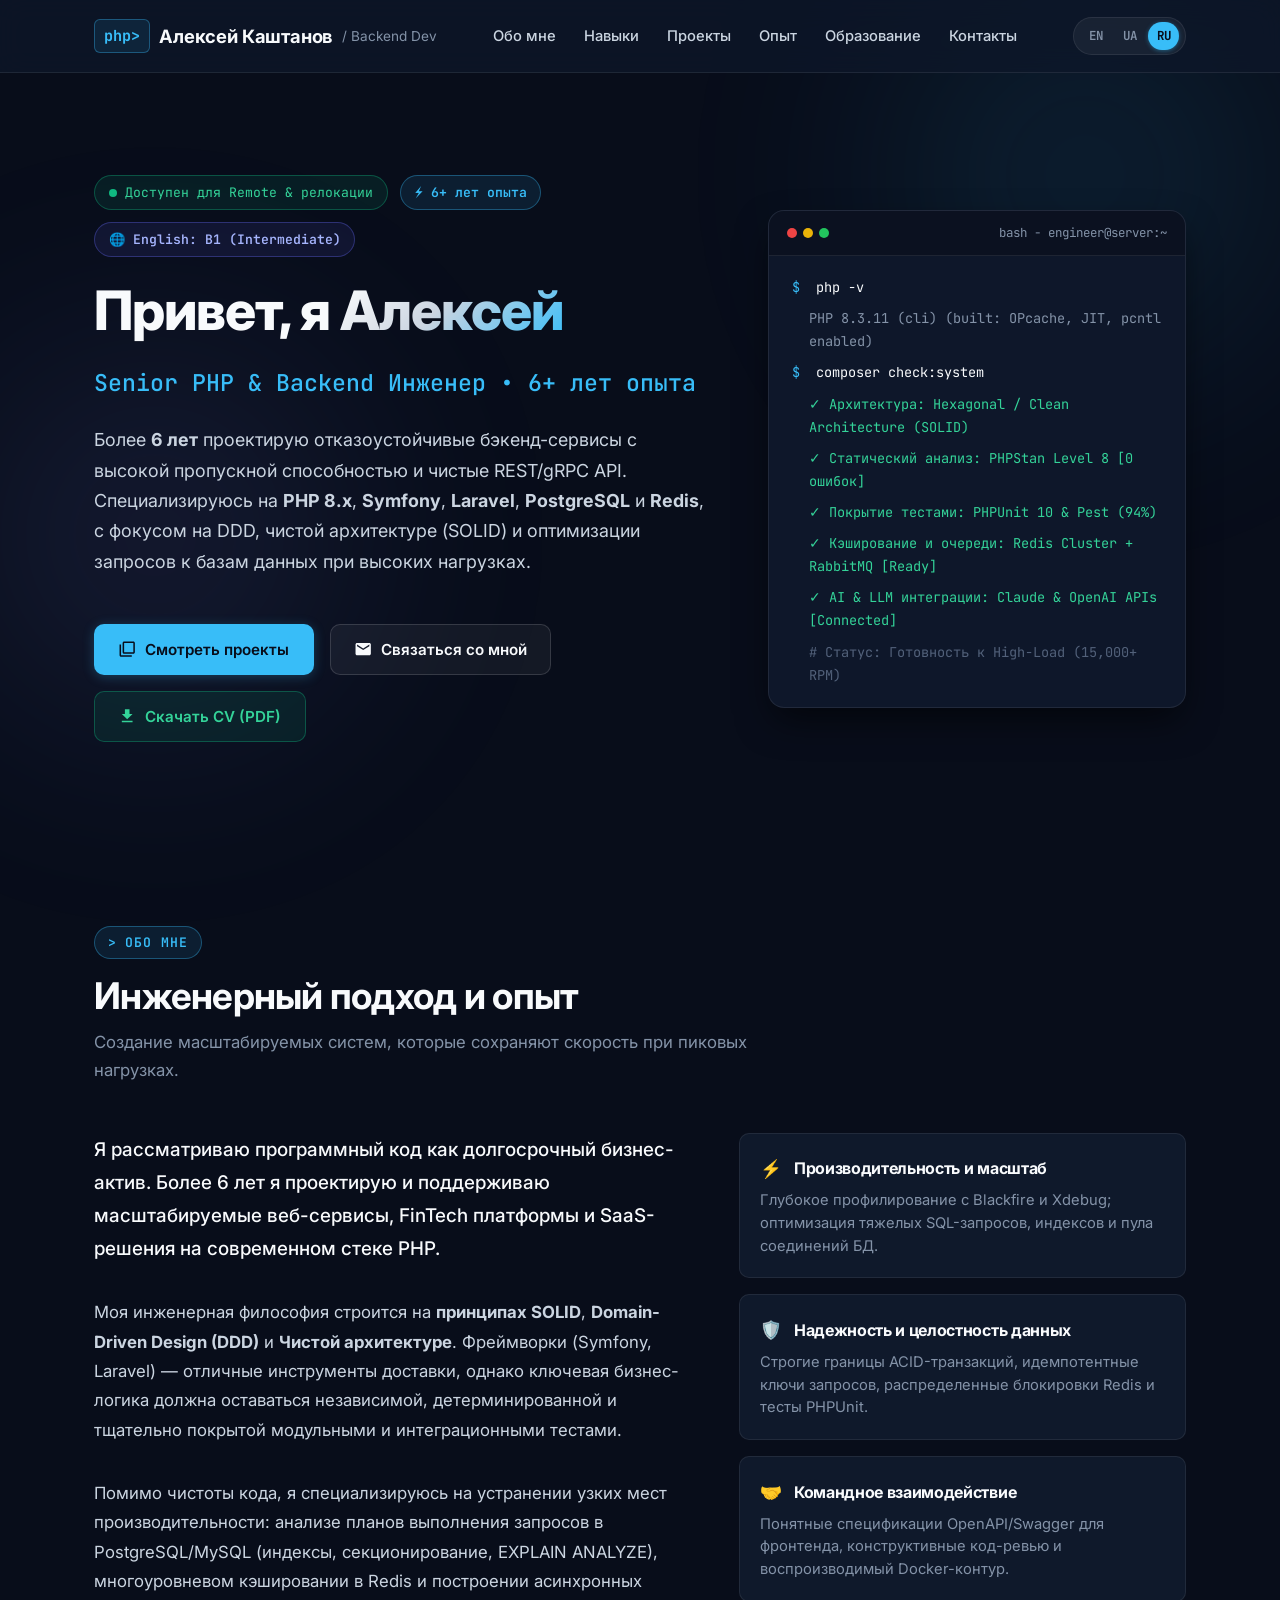
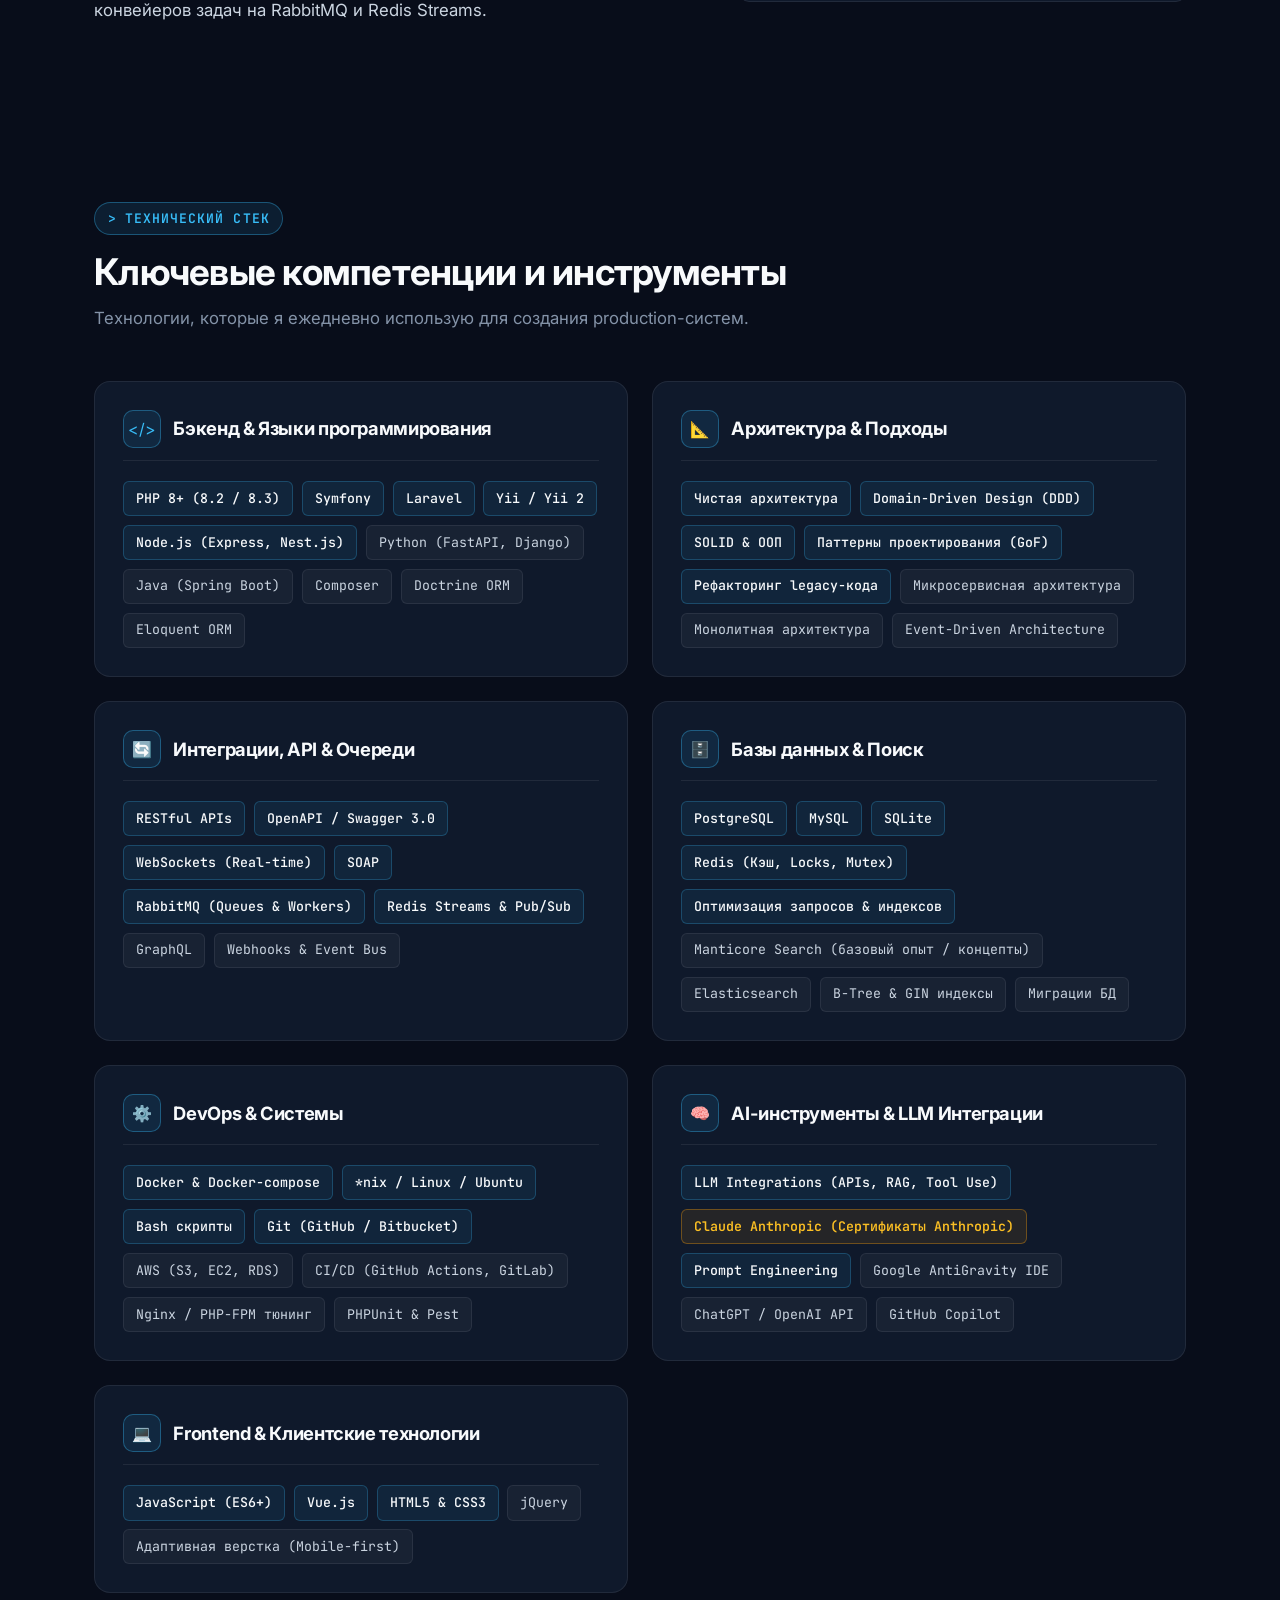
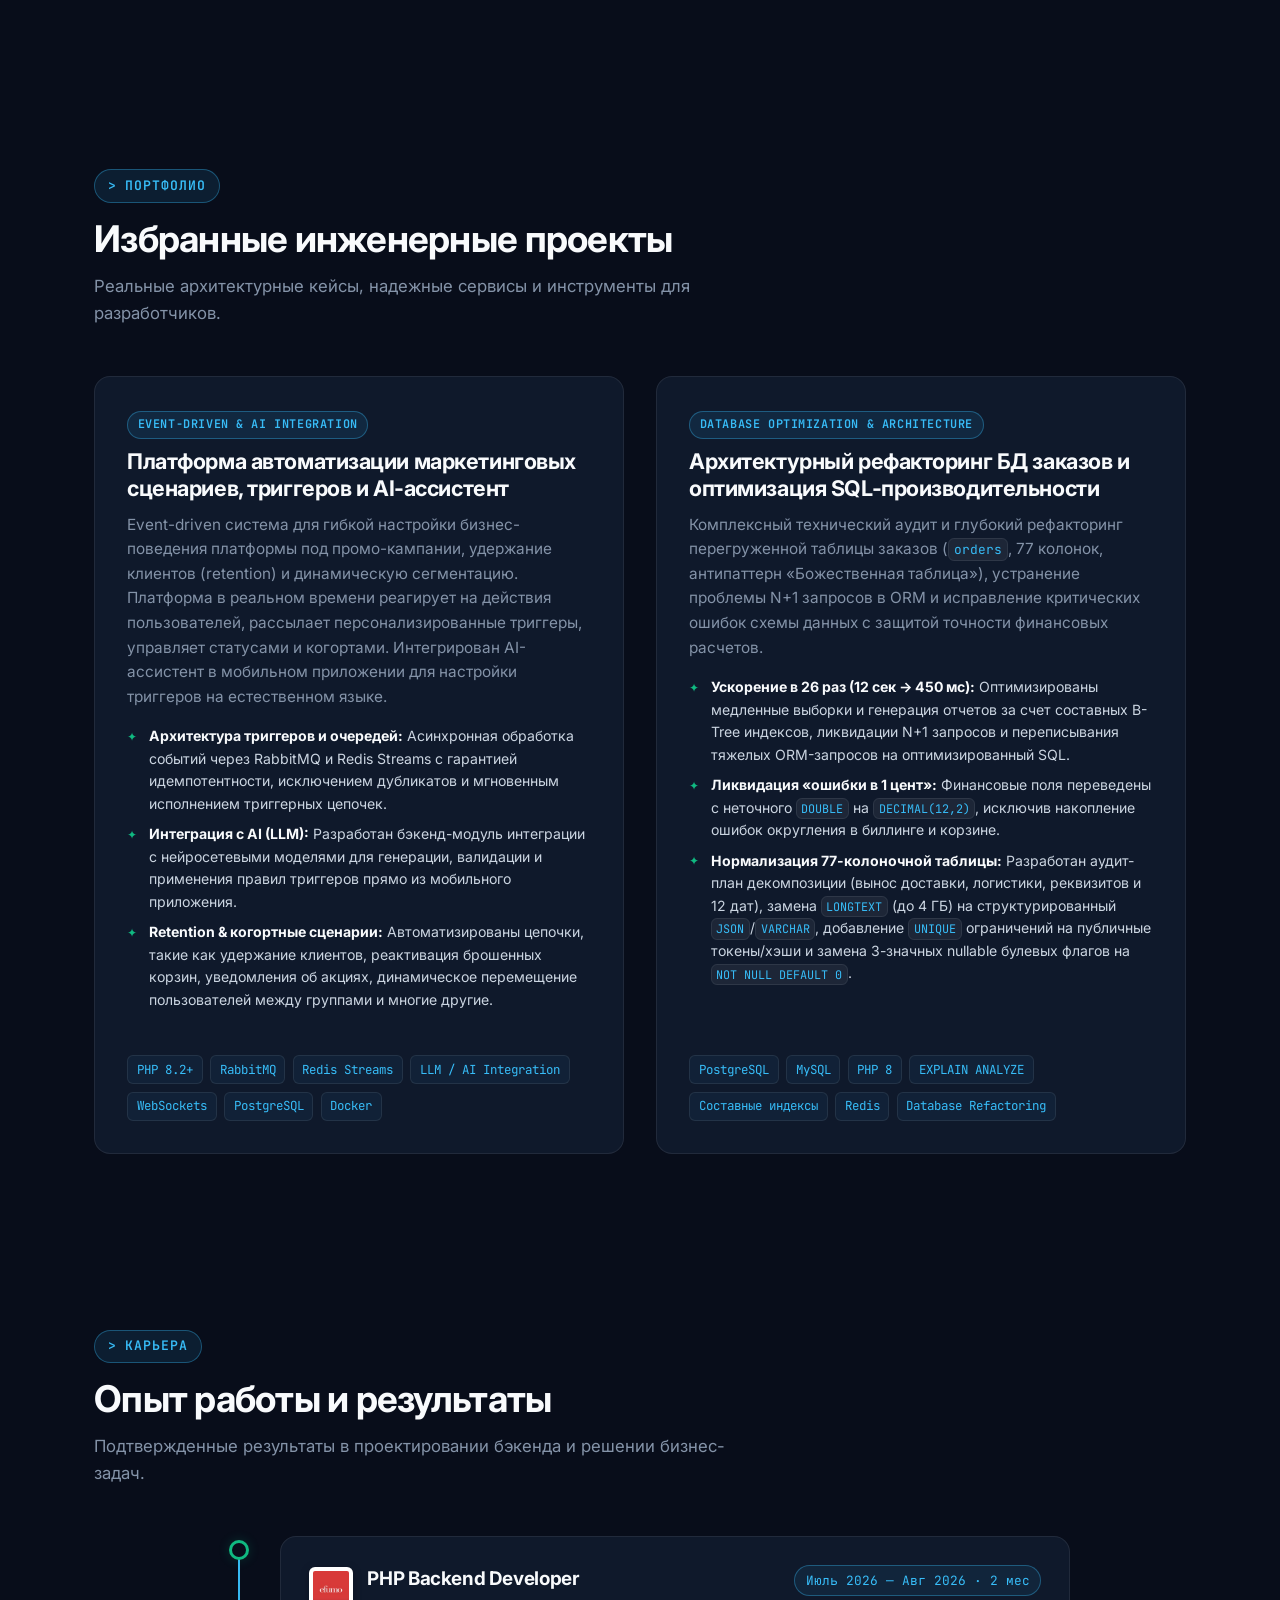
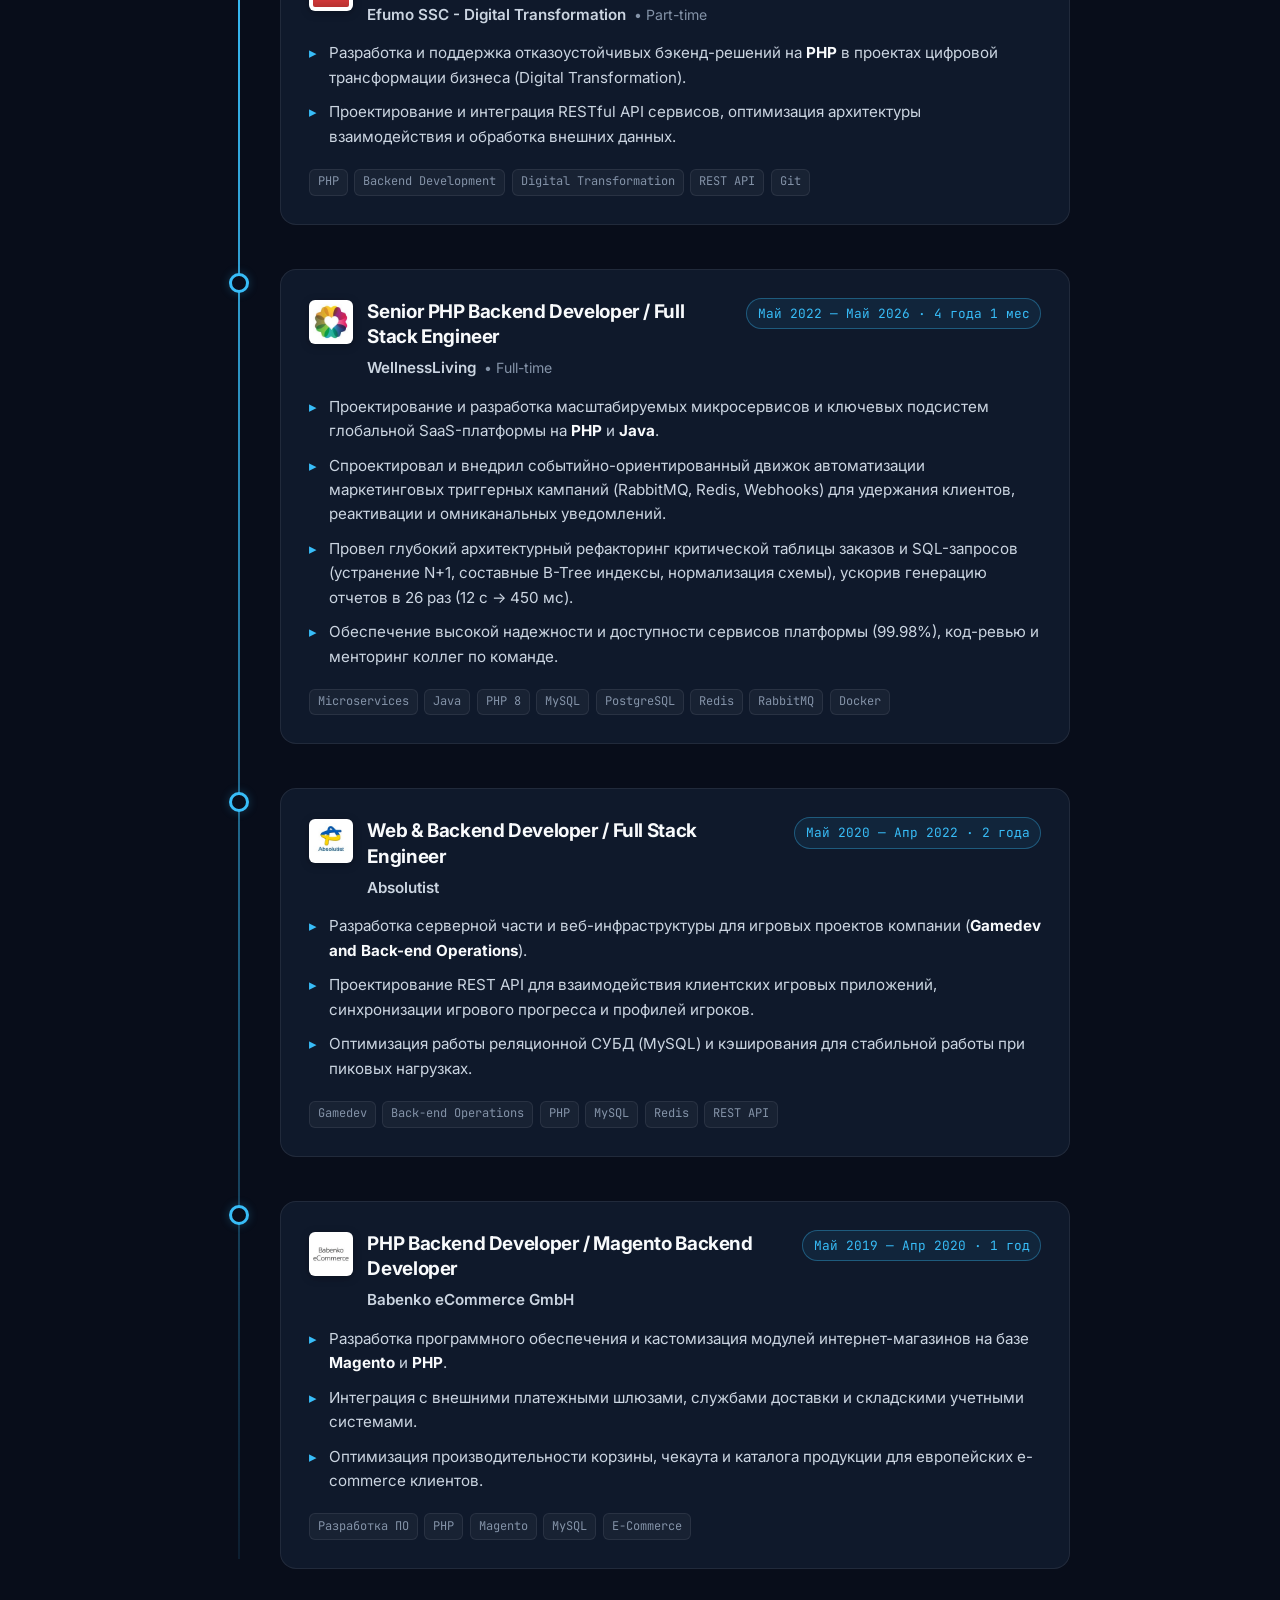
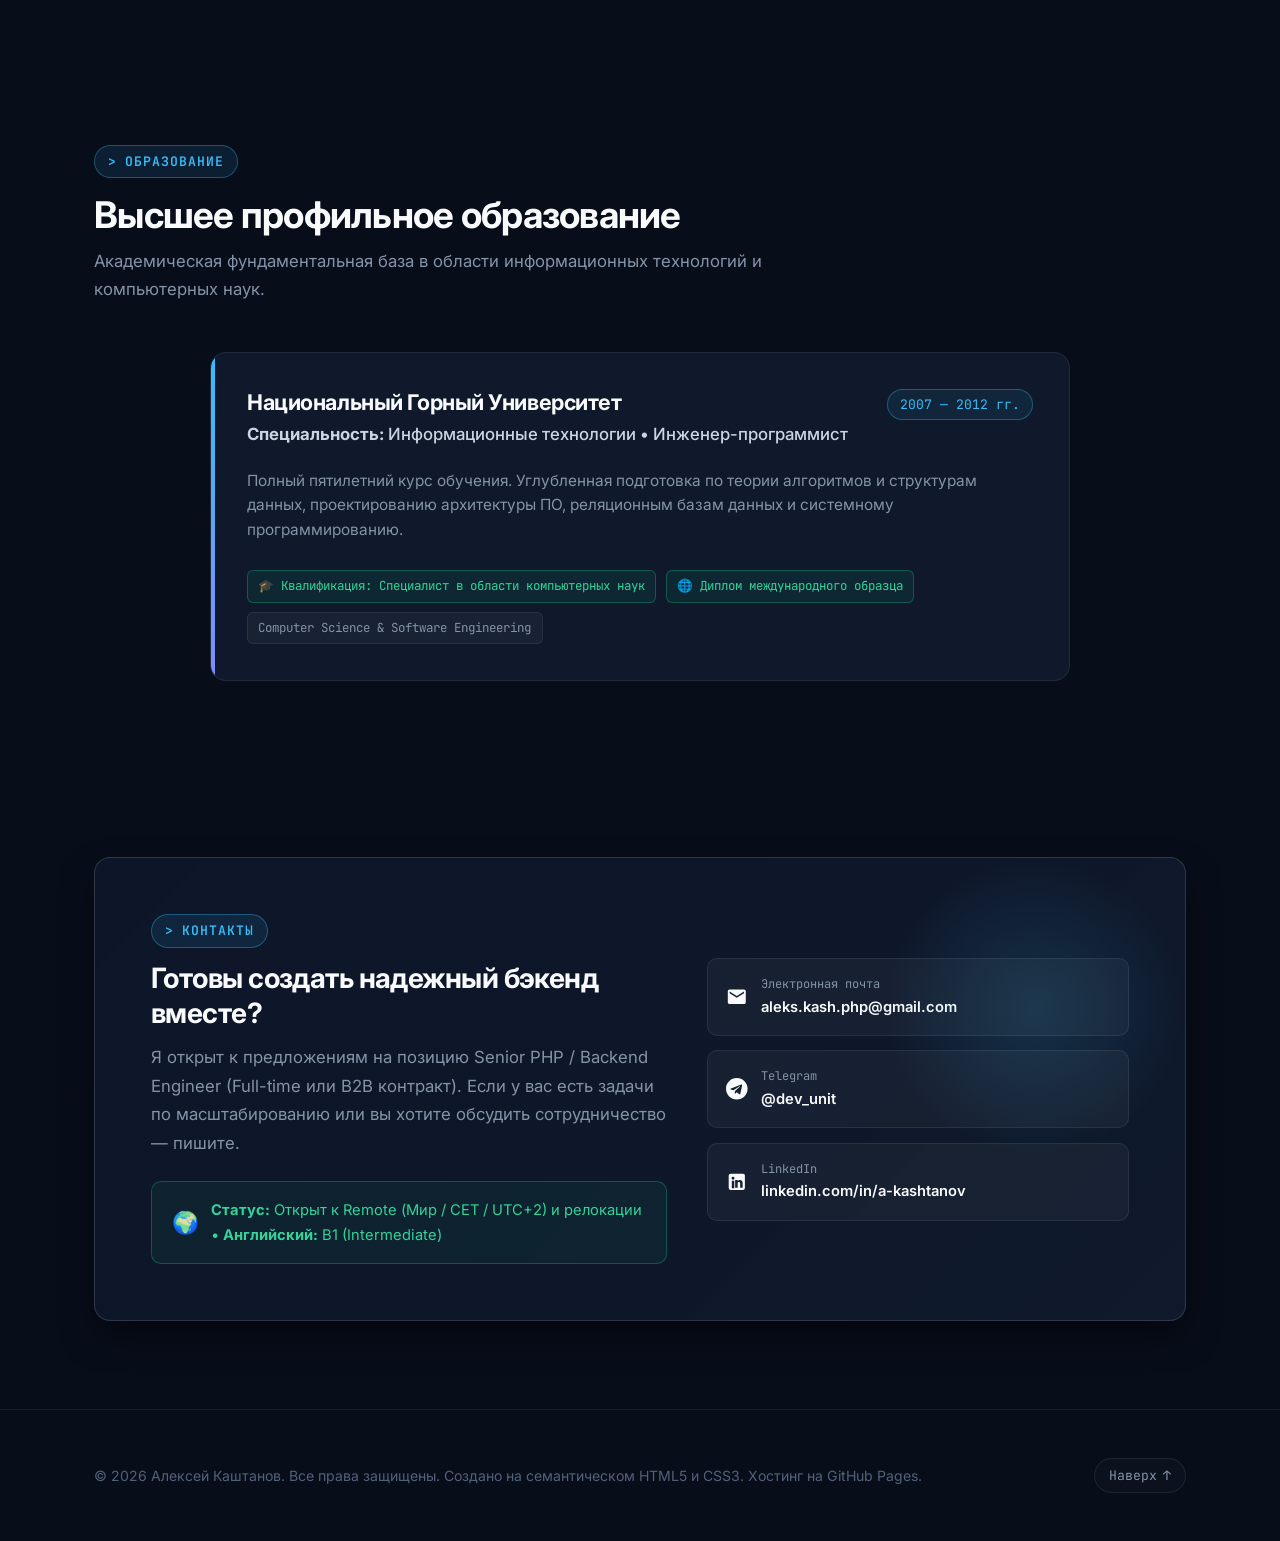
==== ru/index.html @ 1e9efd03 "feat: generate 1-page executive CV PDFs for EN, RU, UA and wire download buttons" ====
<!DOCTYPE html>
<html lang="ru">
<head>
  <meta charset="UTF-8">
  <meta name="viewport" content="width=device-width, initial-scale=1.0">
  <meta http-equiv="X-UA-Compatible" content="ie=edge">

  <!-- SEO & Primary Meta Tags -->
  <title>Алексей Каштанов | Senior PHP &amp; Backend Developer | Портфолио и резюме</title>
  <meta name="title" content="Алексей Каштанов | Senior PHP &amp; Backend Developer | Портфолио и резюме">
  <meta name="description" content="Senior PHP / Backend разработчик с 6+ годами опыта проектирования микросервисов, высоконагруженных RESTful API и архитектуры баз данных на PHP 8+, Symfony, Laravel, PostgreSQL и Redis.">
  <meta name="keywords" content="PHP Developer, Backend Developer, Symfony, Laravel, PHP 8, PostgreSQL, Redis, Docker, Microservices, REST API, Clean Architecture, SOLID">
  <meta name="author" content="Алексей Каштанов">
  <meta name="robots" content="index, follow">

  <!-- Open Graph / Social Sharing -->
  <meta property="og:type" content="website">
  <meta property="og:url" content="https://aleks-kash.github.io/portfolio/ru/">
  <meta property="og:title" content="Алексей Каштанов | Senior PHP &amp; Backend Developer">
  <meta property="og:description" content="Бэкенд-проекты, архитектура масштабируемых систем и достижения на PHP 8, Symfony, Laravel, PostgreSQL и Redis.">

  <!-- Inline SVG Tech Favicon -->
  <link rel="icon" href="data:image/svg+xml,<svg xmlns='http://www.w3.org/2000/svg' viewBox='0 0 32 32'><rect width='32' height='32' rx='8' fill='%23080d1a'/><text x='50%' y='58%' dominant-baseline='middle' text-anchor='middle' fill='%2338bdf8' font-family='monospace' font-weight='bold' font-size='18'>&gt;_</text></svg>">

  <!-- Shared Stylesheet -->
  <link rel="stylesheet" href="../css/style.css">

  <!-- Modern Font Preconnect -->
  <link rel="preconnect" href="https://fonts.googleapis.com">
  <link rel="preconnect" href="https://fonts.gstatic.com" crossorigin>
  <link href="https://fonts.googleapis.com/css2?family=Inter:wght@400;500;600;700;800&family=JetBrains+Mono:wght@400;500;600&display=swap" rel="stylesheet">
</head>
<body>

  <!-- =========================================================================
       1. Header & Navigation (Русская версия)
       ========================================================================= -->
  <header class="site-header" id="header" role="banner">
    <div class="container nav-container">

      <!-- Brand Logo / Prompt -->
      <a href="#hero" class="brand-logo" aria-label="Алексей Каштанов - Главная страница">
        <span class="brand-prompt">php&gt;</span>
        <span class="brand-text">Алексей Каштанов</span>
        <span class="brand-role">/ Backend Dev</span>
      </a>

      <!-- Pure CSS Mobile Toggle Checkbox -->
      <input type="checkbox" id="nav-toggle" class="nav-toggle-checkbox" aria-label="Открыть мобильное меню">

      <!-- Navigation Links -->
      <nav class="nav-menu" role="navigation" aria-label="Основная навигация">
        <a href="#about" class="nav-link">Обо мне</a>
        <a href="#skills" class="nav-link">Навыки</a>
        <a href="#projects" class="nav-link">Проекты</a>
        <a href="#experience" class="nav-link">Опыт</a>
        <a href="#education" class="nav-link">Образование</a>
        <a href="#contacts" class="nav-link">Контакты</a>
      </nav>

      <!-- Navigation Actions: Language Switcher & Hamburger Toggle -->
      <div class="nav-actions">
        <!-- Static Language Switcher -->
        <div class="lang-switcher" aria-label="Выбор языка">
          <a href="../index.html" class="lang-btn" title="English">EN</a>
          <a href="../ua/index.html" class="lang-btn" title="Українська">UA</a>
          <a href="index.html" class="lang-btn active" aria-current="page" title="Русский">RU</a>
        </div>

        <!-- Mobile Hamburger Icon -->
        <label for="nav-toggle" class="nav-toggle-label" aria-label="Меню навигации">
          <span class="nav-toggle-bar"></span>
          <span class="nav-toggle-bar"></span>
          <span class="nav-toggle-bar"></span>
        </label>
      </div>

    </div>
  </header>

  <main id="main-content" role="main">

    <!-- =========================================================================
         2. Hero Section
         ========================================================================= -->
    <section class="section hero" id="hero" aria-labelledby="hero-title">
      <div class="container">
        <div class="hero-grid">

          <div class="hero-content">
            <!-- Badges: Availability, Experience & English Level -->
            <div class="hero-badges">
              <div class="status-badge" role="status">
                <span class="status-pulse" aria-hidden="true"></span>
                <span>Доступен для Remote &amp; релокации</span>
              </div>
              <div class="exp-badge">
                <span>⚡ 6+ лет опыта</span>
              </div>
              <div class="lang-level-badge">
                <span>🌐 English: B1 (Intermediate)</span>
              </div>
            </div>

            <!-- Hero Headline -->
            <h1 class="hero-title" id="hero-title">
              Привет, я <span class="gradient-text">Алексей</span>
            </h1>

            <div class="hero-subtitle">
              Senior PHP &amp; Backend Инженер &bull; 6+ лет опыта
            </div>

            <!-- Pitch -->
            <p class="hero-bio">
              Более <strong>6 лет</strong> проектирую отказоустойчивые бэкенд-сервисы с высокой пропускной способностью и чистые REST/gRPC API. Специализируюсь на <strong>PHP 8.x</strong>, <strong>Symfony</strong>, <strong>Laravel</strong>, <strong>PostgreSQL</strong> и <strong>Redis</strong>, с фокусом на DDD, чистой архитектуре (SOLID) и оптимизации запросов к базам данных при высоких нагрузках.
            </p>

            <!-- Call-to-Actions -->
            <div class="hero-cta">
              <a href="#projects" class="btn btn-primary" id="cta-view-projects">
                <svg viewBox="0 0 24 24" aria-hidden="true"><path d="M4 6H2v14c0 1.1.9 2 2 2h14v-2H4V6zm16-4H8c-1.1 0-2 .9-2 2v12c0 1.1.9 2 2 2h12c1.1 0 2-.9 2-2V4c0-1.1-.9-2-2-2zm0 14H8V4h12v12z"/></svg>
                Смотреть проекты
              </a>
              <a href="#contacts" class="btn btn-secondary" id="cta-contact-me">
                <svg viewBox="0 0 24 24" aria-hidden="true"><path d="M20 4H4c-1.1 0-1.99.9-1.99 2L2 18c0 1.1.9 2 2 2h16c1.1 0 2-.9 2-2V6c0-1.1-.9-2-2-2zm0 4l-8 5-8-5V6l8 5 8-5v2z"/></svg>
                Связаться со мной
              </a>
              <a href="../assets/Oleksii_Kashtanov_PHP_Backend_Developer_CV_RU.pdf" class="btn btn-cv" id="cta-download-cv" download="Oleksii_Kashtanov_PHP_Backend_Developer_CV_RU.pdf" target="_blank" rel="noopener">
                <svg viewBox="0 0 24 24" aria-hidden="true"><path d="M19 9h-4V3H9v6H5l7 7 7-7zM5 18v2h14v-2H5z"/></svg>
                Скачать CV (PDF)
              </a>
            </div>
          </div>

          <!-- Terminal Card -->
          <aside class="hero-card" aria-label="Backend Stack Terminal Preview">
            <div class="card-header-bar">
              <div class="terminal-dots" aria-hidden="true">
                <span class="terminal-dot dot-red"></span>
                <span class="terminal-dot dot-yellow"></span>
                <span class="terminal-dot dot-green"></span>
              </div>
              <span class="terminal-title">bash - engineer@server:~</span>
            </div>
            <div class="card-body-terminal">
              <div class="terminal-line">
                <span class="cmd-prompt">$</span>
                <span class="cmd-text">php -v</span>
              </div>
              <div class="terminal-line cmd-output">
                PHP 8.3.11 (cli) (built: OPcache, JIT, pcntl enabled)
              </div>
              <div class="terminal-line">
                <span class="cmd-prompt">$</span>
                <span class="cmd-text">composer check:system</span>
              </div>
              <div class="terminal-line cmd-output cmd-highlight">
                ✓ Архитектура: Hexagonal / Clean Architecture (SOLID)
              </div>
              <div class="terminal-line cmd-output cmd-highlight">
                ✓ Статический анализ: PHPStan Level 8 [0 ошибок]
              </div>
              <div class="terminal-line cmd-output cmd-highlight">
                ✓ Покрытие тестами: PHPUnit 10 &amp; Pest (94%)
              </div>
              <div class="terminal-line cmd-output cmd-highlight">
                ✓ Кэширование и очереди: Redis Cluster + RabbitMQ [Ready]
              </div>
              <div class="terminal-line cmd-output cmd-highlight">
                ✓ AI &amp; LLM интеграции: Claude &amp; OpenAI APIs [Connected]
              </div>
              <div class="terminal-line cmd-output cmd-comment">
                # Статус: Готовность к High-Load (15,000+ RPM)
              </div>
            </div>
          </aside>

        </div>

      </div>
    </section>

    <!-- =========================================================================
         3. About Me Section
         ========================================================================= -->
    <section class="section" id="about" aria-labelledby="about-title">
      <div class="container">

        <div class="section-header">
          <div class="section-tag">Обо мне</div>
          <h2 class="section-title" id="about-title">Инженерный подход и опыт</h2>
          <p class="section-desc">Создание масштабируемых систем, которые сохраняют скорость при пиковых нагрузках.</p>
        </div>

        <div class="about-grid">

          <article class="about-text">
            <p class="lead">
              Я рассматриваю программный код как долгосрочный бизнес-актив. Более 6 лет я проектирую и поддерживаю масштабируемые веб-сервисы, FinTech платформы и SaaS-решения на современном стеке PHP.
            </p>
            <p>
              Моя инженерная философия строится на <strong>принципах SOLID</strong>, <strong>Domain-Driven Design (DDD)</strong> и <strong>Чистой архитектуре</strong>. Фреймворки (Symfony, Laravel) — отличные инструменты доставки, однако ключевая бизнес-логика должна оставаться независимой, детерминированной и тщательно покрытой модульными и интеграционными тестами.
            </p>
            <p>
              Помимо чистоты кода, я специализируюсь на устранении узких мест производительности: анализе планов выполнения запросов в PostgreSQL/MySQL (индексы, секционирование, EXPLAIN ANALYZE), многоуровневом кэшировании в Redis и построении асинхронных конвейеров задач на RabbitMQ и Redis Streams.
            </p>
          </article>

          <!-- Highlights Sidebar -->
          <div class="about-highlights">
            <div class="highlight-card">
              <div class="highlight-header">
                <span class="highlight-icon">⚡</span>
                <h3 class="highlight-title">Производительность и масштаб</h3>
              </div>
              <p class="highlight-desc">Глубокое профилирование с Blackfire и Xdebug; оптимизация тяжелых SQL-запросов, индексов и пула соединений БД.</p>
            </div>

            <div class="highlight-card">
              <div class="highlight-header">
                <span class="highlight-icon">🛡️</span>
                <h3 class="highlight-title">Надежность и целостность данных</h3>
              </div>
              <p class="highlight-desc">Строгие границы ACID-транзакций, идемпотентные ключи запросов, распределенные блокировки Redis и тесты PHPUnit.</p>
            </div>

            <div class="highlight-card">
              <div class="highlight-header">
                <span class="highlight-icon">🤝</span>
                <h3 class="highlight-title">Командное взаимодействие</h3>
              </div>
              <p class="highlight-desc">Понятные спецификации OpenAPI/Swagger для фронтенда, конструктивные код-ревью и воспроизводимый Docker-контур.</p>
            </div>
          </div>

        </div>

      </div>
    </section>

    <!-- =========================================================================
         4. Technical Skills
         ========================================================================= -->
    <section class="section" id="skills" aria-labelledby="skills-title">
      <div class="container">

        <div class="section-header">
          <div class="section-tag">Технический стек</div>
          <h2 class="section-title" id="skills-title">Ключевые компетенции и инструменты</h2>
          <p class="section-desc">Технологии, которые я ежедневно использую для создания production-систем.</p>
        </div>

        <div class="skills-grid">

          <!-- Category 1: Backend & Languages -->
          <div class="skill-category-card">
            <div class="skill-category-header">
              <div class="skill-category-icon" aria-hidden="true">&lt;/&gt;</div>
              <h3 class="skill-category-title">Бэкенд &amp; Языки программирования</h3>
            </div>
            <ul class="skill-tags">
              <li class="skill-tag priority">PHP 8+ (8.2 / 8.3)</li>
              <li class="skill-tag priority">Symfony</li>
              <li class="skill-tag priority">Laravel</li>
              <li class="skill-tag priority">Yii / Yii 2</li>
              <li class="skill-tag priority">Node.js (Express, Nest.js)</li>
              <li class="skill-tag">Python (FastAPI, Django)</li>
              <li class="skill-tag">Java (Spring Boot)</li>
              <li class="skill-tag">Composer</li>
              <li class="skill-tag">Doctrine ORM</li>
              <li class="skill-tag">Eloquent ORM</li>
            </ul>
          </div>

          <!-- Category 2: Architecture & Approaches -->
          <div class="skill-category-card">
            <div class="skill-category-header">
              <div class="skill-category-icon" aria-hidden="true">📐</div>
              <h3 class="skill-category-title">Архитектура &amp; Подходы</h3>
            </div>
            <ul class="skill-tags">
              <li class="skill-tag priority">Чистая архитектура</li>
              <li class="skill-tag priority">Domain-Driven Design (DDD)</li>
              <li class="skill-tag priority">SOLID &amp; ООП</li>
              <li class="skill-tag priority">Паттерны проектирования (GoF)</li>
              <li class="skill-tag priority">Рефакторинг legacy-кода</li>
              <li class="skill-tag">Микросервисная архитектура</li>
              <li class="skill-tag">Монолитная архитектура</li>
              <li class="skill-tag">Event-Driven Architecture</li>
            </ul>
          </div>

          <!-- Category 3: Integrations, API & Queues -->
          <div class="skill-category-card">
            <div class="skill-category-header">
              <div class="skill-category-icon" aria-hidden="true">🔄</div>
              <h3 class="skill-category-title">Интеграции, API &amp; Очереди</h3>
            </div>
            <ul class="skill-tags">
              <li class="skill-tag priority">RESTful APIs</li>
              <li class="skill-tag priority">OpenAPI / Swagger 3.0</li>
              <li class="skill-tag priority">WebSockets (Real-time)</li>
              <li class="skill-tag priority">SOAP</li>
              <li class="skill-tag priority">RabbitMQ (Queues &amp; Workers)</li>
              <li class="skill-tag priority">Redis Streams &amp; Pub/Sub</li>
              <li class="skill-tag">GraphQL</li>
              <li class="skill-tag">Webhooks &amp; Event Bus</li>
            </ul>
          </div>

          <!-- Category 4: Databases & Search -->
          <div class="skill-category-card">
            <div class="skill-category-header">
              <div class="skill-category-icon" aria-hidden="true">🗄️</div>
              <h3 class="skill-category-title">Базы данных &amp; Поиск</h3>
            </div>
            <ul class="skill-tags">
              <li class="skill-tag priority">PostgreSQL</li>
              <li class="skill-tag priority">MySQL</li>
              <li class="skill-tag priority">SQLite</li>
              <li class="skill-tag priority">Redis (Кэш, Locks, Mutex)</li>
              <li class="skill-tag priority">Оптимизация запросов &amp; индексов</li>
              <li class="skill-tag">Manticore Search (базовый опыт / концепты)</li>
              <li class="skill-tag">Elasticsearch</li>
              <li class="skill-tag">B-Tree &amp; GIN индексы</li>
              <li class="skill-tag">Миграции БД</li>
            </ul>
          </div>

          <!-- Category 5: DevOps & Systems -->
          <div class="skill-category-card">
            <div class="skill-category-header">
              <div class="skill-category-icon" aria-hidden="true">⚙️</div>
              <h3 class="skill-category-title">DevOps &amp; Системы</h3>
            </div>
            <ul class="skill-tags">
              <li class="skill-tag priority">Docker &amp; Docker-compose</li>
              <li class="skill-tag priority">*nix / Linux / Ubuntu</li>
              <li class="skill-tag priority">Bash скрипты</li>
              <li class="skill-tag priority">Git (GitHub / Bitbucket)</li>
              <li class="skill-tag">AWS (S3, EC2, RDS)</li>
              <li class="skill-tag">CI/CD (GitHub Actions, GitLab)</li>
              <li class="skill-tag">Nginx / PHP-FPM тюнинг</li>
              <li class="skill-tag">PHPUnit &amp; Pest</li>
            </ul>
          </div>

          <!-- Category 6: AI-инструменты & LLM Интеграции -->
          <div class="skill-category-card">
            <div class="skill-category-header">
              <div class="skill-category-icon" aria-hidden="true">🧠</div>
              <h3 class="skill-category-title">AI-инструменты &amp; LLM Интеграции</h3>
            </div>
            <ul class="skill-tags">
              <li class="skill-tag priority">LLM Integrations (APIs, RAG, Tool Use)</li>
              <li class="skill-tag cert">Claude Anthropic (Сертификаты Anthropic)</li>
              <li class="skill-tag priority">Prompt Engineering</li>
              <li class="skill-tag">Google AntiGravity IDE</li>
              <li class="skill-tag">ChatGPT / OpenAI API</li>
              <li class="skill-tag">GitHub Copilot</li>
            </ul>
          </div>

          <!-- Category 7: Frontend & UI -->
          <div class="skill-category-card">
            <div class="skill-category-header">
              <div class="skill-category-icon" aria-hidden="true">💻</div>
              <h3 class="skill-category-title">Frontend &amp; Клиентские технологии</h3>
            </div>
            <ul class="skill-tags">
              <li class="skill-tag priority">JavaScript (ES6+)</li>
              <li class="skill-tag priority">Vue.js</li>
              <li class="skill-tag priority">HTML5 &amp; CSS3</li>
              <li class="skill-tag">jQuery</li>
              <li class="skill-tag">Адаптивная верстка (Mobile-first)</li>
            </ul>
          </div>

        </div>

      </div>
    </section>

    <!-- =========================================================================
         5. Featured Projects
         ========================================================================= -->
    <section class="section" id="projects" aria-labelledby="projects-title">
      <div class="container">

        <div class="section-header">
          <div class="section-tag">Портфолио</div>
          <h2 class="section-title" id="projects-title">Избранные инженерные проекты</h2>
          <p class="section-desc">Реальные архитектурные кейсы, надежные сервисы и инструменты для разработчиков.</p>
        </div>

        <div class="projects-grid">

          <!-- Project 1: Campaign Automation Engine & AI Integration -->
          <article class="project-card">
            <div class="project-header">
              <span class="project-badge">Event-Driven &amp; AI Integration</span>
              <h3 class="project-title">Платформа автоматизации маркетинговых сценариев, триггеров и AI-ассистент</h3>
              <p class="project-desc">
                Event-driven система для гибкой настройки бизнес-поведения платформы под промо-кампании, удержание клиентов (retention) и динамическую сегментацию. Платформа в реальном времени реагирует на действия пользователей, рассылает персонализированные триггеры, управляет статусами и когортами. Интегрирован AI-ассистент в мобильном приложении для настройки триггеров на естественном языке.
              </p>
            </div>

            <ul class="project-metrics-list">
              <li><strong>Архитектура триггеров и очередей:</strong> Асинхронная обработка событий через RabbitMQ и Redis Streams с гарантией идемпотентности, исключением дубликатов и мгновенным исполнением триггерных цепочек.</li>
              <li><strong>Интеграция с AI (LLM):</strong> Разработан бэкенд-модуль интеграции с нейросетевыми моделями для генерации, валидации и применения правил триггеров прямо из мобильного приложения.</li>
              <li><strong>Retention &amp; когортные сценарии:</strong> Автоматизированы цепочки, такие как удержание клиентов, реактивация брошенных корзин, уведомления об акциях, динамическое перемещение пользователей между группами и многие другие.</li>
            </ul>

            <div class="project-tech-stack">
              <span>PHP 8.2+</span>
              <span>RabbitMQ</span>
              <span>Redis Streams</span>
              <span>LLM / AI Integration</span>
              <span>WebSockets</span>
              <span>PostgreSQL</span>
              <span>Docker</span>
            </div>
          </article>

          <!-- Project 2: Database Schema Normalization & Query Optimization -->
          <article class="project-card">
            <div class="project-header">
              <span class="project-badge">Database Optimization &amp; Architecture</span>
              <h3 class="project-title">Архитектурный рефакторинг БД заказов и оптимизация SQL-производительности</h3>
              <p class="project-desc">
                Комплексный технический аудит и глубокий рефакторинг перегруженной таблицы заказов (<code class="inline-code">orders</code>, 77 колонок, антипаттерн «Божественная таблица»), устранение проблемы N+1 запросов в ORM и исправление критических ошибок схемы данных с защитой точности финансовых расчетов.
              </p>
            </div>

            <ul class="project-metrics-list">
              <li><strong>Ускорение в 26 раз (12 сек → 450 мс):</strong> Оптимизированы медленные выборки и генерация отчетов за счет составных B-Tree индексов, ликвидации N+1 запросов и переписывания тяжелых ORM-запросов на оптимизированный SQL.</li>
              <li><strong>Ликвидация «ошибки в 1 цент»:</strong> Финансовые поля переведены с неточного <code class="inline-code">DOUBLE</code> на <code class="inline-code">DECIMAL(12,2)</code>, исключив накопление ошибок округления в биллинге и корзине.</li>
              <li><strong>Нормализация 77-колоночной таблицы:</strong> Разработан аудит-план декомпозиции (вынос доставки, логистики, реквизитов и 12 дат), замена <code class="inline-code">LONGTEXT</code> (до 4 ГБ) на структурированный <code class="inline-code">JSON</code>/<code class="inline-code">VARCHAR</code>, добавление <code class="inline-code">UNIQUE</code> ограничений на публичные токены/хэши и замена 3-значных nullable булевых флагов на <code class="inline-code">NOT NULL DEFAULT 0</code>.</li>
            </ul>

            <div class="project-tech-stack">
              <span>PostgreSQL</span>
              <span>MySQL</span>
              <span>PHP 8</span>
              <span>EXPLAIN ANALYZE</span>
              <span>Составные индексы</span>
              <span>Redis</span>
              <span>Database Refactoring</span>
            </div>
          </article>

        </div>

      </div>
    </section>

    <!-- =========================================================================
         6. Work Experience / Timeline
         ========================================================================= -->
    <section class="section" id="experience" aria-labelledby="experience-title">
      <div class="container">

        <div class="section-header">
          <div class="section-tag">Карьера</div>
          <h2 class="section-title" id="experience-title">Опыт работы и результаты</h2>
          <p class="section-desc">Подтвержденные результаты в проектировании бэкенда и решении бизнес-задач.</p>
        </div>

        <div class="timeline">

          <!-- Role 1: Efumo SSC - Digital Transformation -->
          <div class="timeline-item">
            <span class="timeline-marker current" aria-hidden="true"></span>
            <article class="timeline-card">
              <div class="timeline-header">
                <div class="timeline-title-group">
                  <img src="../assets/img/efumo.png" alt="Efumo SSC logo" class="timeline-company-logo" width="44" height="44" loading="lazy">
                  <div class="timeline-title-content">
                    <div class="timeline-heading-and-date">
                      <h3 class="timeline-role">PHP Backend Developer</h3>
                      <span class="timeline-date">Июль 2026 &mdash; Авг 2026 &middot; 2 мес</span>
                    </div>
                    <div class="timeline-company-row">
                      <span class="timeline-company">Efumo SSC - Digital Transformation</span>
                      <span class="timeline-location">&bull; Part-time</span>
                    </div>
                  </div>
                </div>
              </div>
              <ul class="timeline-responsibilities">
                <li>Разработка и поддержка отказоустойчивых бэкенд-решений на <strong>PHP</strong> в проектах цифровой трансформации бизнеса (Digital Transformation).</li>
                <li>Проектирование и интеграция RESTful API сервисов, оптимизация архитектуры взаимодействия и обработка внешних данных.</li>
              </ul>
              <div class="timeline-stack">
                <span>PHP</span>
                <span>Backend Development</span>
                <span>Digital Transformation</span>
                <span>REST API</span>
                <span>Git</span>
              </div>
            </article>
          </div>

          <!-- Role 2: WellnessLiving -->
          <div class="timeline-item">
            <span class="timeline-marker" aria-hidden="true"></span>
            <article class="timeline-card">
              <div class="timeline-header">
                <div class="timeline-title-group">
                  <img src="../assets/img/wellnessliving.png" alt="WellnessLiving logo" class="timeline-company-logo" width="44" height="44" loading="lazy">
                  <div class="timeline-title-content">
                    <div class="timeline-heading-and-date">
                      <h3 class="timeline-role">Senior PHP Backend Developer / Full Stack Engineer</h3>
                      <span class="timeline-date">Май 2022 &mdash; Май 2026 &middot; 4 года 1 мес</span>
                    </div>
                    <div class="timeline-company-row">
                      <span class="timeline-company">WellnessLiving</span>
                      <span class="timeline-location">&bull; Full-time</span>
                    </div>
                  </div>
                </div>
              </div>
              <ul class="timeline-responsibilities">
                <li>Проектирование и разработка масштабируемых микросервисов и ключевых подсистем глобальной SaaS-платформы на <strong>PHP</strong> и <strong>Java</strong>.</li>
                <li>Спроектировал и внедрил событийно-ориентированный движок автоматизации маркетинговых триггерных кампаний (RabbitMQ, Redis, Webhooks) для удержания клиентов, реактивации и омниканальных уведомлений.</li>
                <li>Провел глубокий архитектурный рефакторинг критической таблицы заказов и SQL-запросов (устранение N+1, составные B-Tree индексы, нормализация схемы), ускорив генерацию отчетов в 26 раз (12 с &rarr; 450 мс).</li>
                <li>Обеспечение высокой надежности и доступности сервисов платформы (99.98%), код-ревью и менторинг коллег по команде.</li>
              </ul>
              <div class="timeline-stack">
                <span>Microservices</span>
                <span>Java</span>
                <span>PHP 8</span>
                <span>MySQL</span>
                <span>PostgreSQL</span>
                <span>Redis</span>
                <span>RabbitMQ</span>
                <span>Docker</span>
              </div>
            </article>
          </div>

          <!-- Role 3: Absolutist -->
          <div class="timeline-item">
            <span class="timeline-marker" aria-hidden="true"></span>
            <article class="timeline-card">
              <div class="timeline-header">
                <div class="timeline-title-group">
                  <img src="../assets/img/absolutist.png" alt="Absolutist logo" class="timeline-company-logo" width="44" height="44" loading="lazy">
                  <div class="timeline-title-content">
                    <div class="timeline-heading-and-date">
                      <h3 class="timeline-role">Web &amp; Backend Developer / Full Stack Engineer</h3>
                      <span class="timeline-date">Май 2020 &mdash; Апр 2022 &middot; 2 года</span>
                    </div>
                    <div class="timeline-company-row">
                      <span class="timeline-company">Absolutist</span>
                    </div>
                  </div>
                </div>
              </div>
              <ul class="timeline-responsibilities">
                <li>Разработка серверной части и веб-инфраструктуры для игровых проектов компании (<strong>Gamedev and Back-end Operations</strong>).</li>
                <li>Проектирование REST API для взаимодействия клиентских игровых приложений, синхронизации игрового прогресса и профилей игроков.</li>
                <li>Оптимизация работы реляционной СУБД (MySQL) и кэширования для стабильной работы при пиковых нагрузках.</li>
              </ul>
              <div class="timeline-stack">
                <span>Gamedev</span>
                <span>Back-end Operations</span>
                <span>PHP</span>
                <span>MySQL</span>
                <span>Redis</span>
                <span>REST API</span>
              </div>
            </article>
          </div>

          <!-- Role 4: Babenko eCommerce GmbH -->
          <div class="timeline-item">
            <span class="timeline-marker" aria-hidden="true"></span>
            <article class="timeline-card">
              <div class="timeline-header">
                <div class="timeline-title-group">
                  <img src="../assets/img/babenko.png" alt="Babenko eCommerce GmbH logo" class="timeline-company-logo" width="44" height="44" loading="lazy">
                  <div class="timeline-title-content">
                    <div class="timeline-heading-and-date">
                      <h3 class="timeline-role">PHP Backend Developer / Magento Backend Developer</h3>
                      <span class="timeline-date">Май 2019 &mdash; Апр 2020 &middot; 1 год</span>
                    </div>
                    <div class="timeline-company-row">
                      <span class="timeline-company">Babenko eCommerce GmbH</span>
                    </div>
                  </div>
                </div>
              </div>
              <ul class="timeline-responsibilities">
                <li>Разработка программного обеспечения и кастомизация модулей интернет-магазинов на базе <strong>Magento</strong> и <strong>PHP</strong>.</li>
                <li>Интеграция с внешними платежными шлюзами, службами доставки и складскими учетными системами.</li>
                <li>Оптимизация производительности корзины, чекаута и каталога продукции для европейских e-commerce клиентов.</li>
              </ul>
              <div class="timeline-stack">
                <span>Разработка ПО</span>
                <span>PHP</span>
                <span>Magento</span>
                <span>MySQL</span>
                <span>E-Commerce</span>
              </div>
            </article>
          </div>

        </div>

      </div>
    </section>

    <!-- =========================================================================
         7. Education Section
         ========================================================================= -->
    <section class="section" id="education" aria-labelledby="education-title">
      <div class="container">

        <div class="section-header">
          <div class="section-tag">Образование</div>
          <h2 class="section-title" id="education-title">Высшее профильное образование</h2>
          <p class="section-desc">Академическая фундаментальная база в области информационных технологий и компьютерных наук.</p>
        </div>

        <div class="education-wrapper">
          <article class="education-card">
            <div class="education-header">
              <div>
                <h3 class="education-institution">Национальный Горный Университет</h3>
                <div class="education-degree">
                  <strong>Специальность:</strong> Информационные технологии &bull; Инженер-программист
                </div>
              </div>
              <span class="education-period">2007 &mdash; 2012 гг.</span>
            </div>

            <p style="color: var(--text-muted); font-size: 0.96rem; line-height: 1.6; margin-bottom: 0;">
              Полный пятилетний курс обучения. Углубленная подготовка по теории алгоритмов и структурам данных, проектированию архитектуры ПО, реляционным базам данных и системному программированию.
            </p>

            <div class="education-badges">
              <span class="edu-badge diploma">
                <span aria-hidden="true">🎓</span> Квалификация: Специалист в области компьютерных наук
              </span>
              <span class="edu-badge diploma">
                <span aria-hidden="true">🌐</span> Диплом международного образца
              </span>
              <span class="edu-badge">
                Computer Science &amp; Software Engineering
              </span>
            </div>
          </article>
        </div>

      </div>
    </section>

    <!-- =========================================================================
         8. Contacts & Footer Section
         ========================================================================= -->
    <section class="section" id="contacts" aria-labelledby="contacts-title">
      <div class="container">

        <div class="contacts-wrapper">
          <div class="contacts-grid">

            <div class="contacts-lead">
              <div class="section-tag">Контакты</div>
              <h3 id="contacts-title">Готовы создать надежный бэкенд вместе?</h3>
              <p>
                Я открыт к предложениям на позицию Senior PHP / Backend Engineer (Full-time или B2B контракт). Если у вас есть задачи по масштабированию или вы хотите обсудить сотрудничество — пишите.
              </p>

              <div class="availability-box">
                <span class="availability-icon">🌍</span>
                <span class="availability-text">
                  <strong>Статус:</strong> Открыт к Remote (Мир / CET / UTC+2) и релокации &bull; <strong>Английский:</strong> B1 (Intermediate)
                </span>
              </div>
            </div>

            <!-- Contact Methods -->
            <div class="contacts-links">

              <a href="mailto:aleks.kash.php@gmail.com" class="contact-card" id="contact-email">
                <svg viewBox="0 0 24 24" aria-hidden="true"><path d="M20 4H4c-1.1 0-1.99.9-1.99 2L2 18c0 1.1.9 2 2 2h16c1.1 0 2-.9 2-2V6c0-1.1-.9-2-2-2zm0 4l-8 5-8-5V6l8 5 8-5v2z"/></svg>
                <div class="contact-info">
                  <span class="contact-label">Электронная почта</span>
                  <span class="contact-value">aleks.kash.php@gmail.com</span>
                </div>
              </a>

              <a href="https://t.me/aleks_kash" class="contact-card" id="contact-telegram" target="_blank" rel="noopener">
                <svg viewBox="0 0 24 24" aria-hidden="true"><path d="M12 0C5.373 0 0 5.373 0 12s5.373 12 12 12 12-5.373 12-12S18.627 0 12 0zm5.894 8.221l-1.97 9.28c-.145.658-.537.818-1.084.508l-3-2.21-1.446 1.394c-.16.16-.295.295-.605.295l.213-3.053 5.56-5.023c.242-.213-.054-.333-.373-.121l-6.871 4.326-2.962-.924c-.643-.204-.657-.643.136-.953l11.57-4.461c.537-.194 1.006.131.832.946z"/></svg>
                <div class="contact-info">
                  <span class="contact-label">Telegram</span>
                  <span class="contact-value">@dev_unit</span>
                </div>
              </a>

              <a href="https://linkedin.com/in/a-kashtanov" class="contact-card" id="contact-linkedin" target="_blank" rel="noopener">
                <svg viewBox="0 0 24 24" aria-hidden="true"><path d="M19 3a2 2 0 0 1 2 2v14a2 2 0 0 1-2 2H5a2 2 0 0 1-2-2V5a2 2 0 0 1 2-2h14m-.5 15.5v-5.3a3.26 3.26 0 0 0-3.26-3.26c-.85 0-1.84.52-2.28 1.3v-1.11h-2.79v8.37h2.79v-4.93c0-.77.62-1.4 1.39-1.4a1.4 1.4 0 0 1 1.4 1.4v4.93h2.75M6.46 10.9v8.37H9.2V10.9H6.46M7.83 6.45a1.64 1.64 0 1 0 0 3.28 1.64 1.64 0 0 0 0-3.28z"/></svg>
                <div class="contact-info">
                  <span class="contact-label">LinkedIn</span>
                  <span class="contact-value">linkedin.com/in/a-kashtanov</span>
                </div>
              </a>

            </div>

          </div>
        </div>

      </div>
    </section>

  </main>

  <!-- =========================================================================
       8. Minimal Footer
       ========================================================================= -->
  <footer class="site-footer" role="contentinfo">
    <div class="container footer-content">
      <div class="footer-copy">
        &copy; 2026 Алексей Каштанов. Все права защищены. Создано на семантическом HTML5 и CSS3. Хостинг на GitHub Pages.
      </div>
      <a href="#hero" class="footer-back-to-top" aria-label="Вернуться наверх">
        <span>Наверх</span>
        <span aria-hidden="true">&uarr;</span>
      </a>
    </div>
  </footer>

</body>
</html>
---- css/style.css ----
/* ==========================================================================
   PHP / Backend Developer Portfolio & CV Stylesheet
   Pure Modern CSS3 - Dark Tech Aesthetic
   Zero External Frameworks / Zero Dependencies
   ========================================================================== */

/* --- 1. CSS Custom Properties / Design Tokens --- */
:root {
  /* Color Palette */
  --bg-base: #080d1a;
  --bg-surface: #0e172a;
  --bg-surface-elevated: #152238;
  --bg-surface-glass: rgba(14, 23, 42, 0.75);
  --bg-card: rgba(21, 34, 56, 0.6);
  --bg-card-hover: rgba(29, 45, 74, 0.8);
  --bg-badge: rgba(56, 189, 248, 0.1);

  /* Borders & Dividers */
  --border-subtle: rgba(255, 255, 255, 0.08);
  --border-medium: rgba(255, 255, 255, 0.14);
  --border-accent: rgba(56, 189, 248, 0.35);
  --border-accent-emerald: rgba(16, 185, 129, 0.35);

  /* Primary Accent: Tech Cyan / Electric Blue */
  --accent-primary: #38bdf8;
  --accent-primary-hover: #0ea5e9;
  --accent-glow: rgba(56, 189, 248, 0.25);

  /* Secondary Accent: Emerald Green (Reliability / Uptime) */
  --accent-emerald: #10b981;
  --accent-emerald-hover: #059669;
  --accent-emerald-glow: rgba(16, 185, 129, 0.2);

  /* Accent Purple / Indigo (Architecture) */
  --accent-indigo: #818cf8;

  /* Typography Colors */
  --text-heading: #f8fafc;
  --text-body: #cbd5e1;
  --text-muted: #8493a8;
  --text-dim: #52617a;

  /* Typography Stack */
  --font-sans: 'Inter', -apple-system, BlinkMacSystemFont, 'Segoe UI', Roboto, Helvetica, Arial, sans-serif;
  --font-mono: 'JetBrains Mono', 'Fira Code', 'SF Mono', Consolas, 'Liberation Mono', Menlo, monospace;

  /* Spacing & Sizing */
  --container-max: 1140px;
  --section-spacing: 5.5rem;
  --radius-sm: 6px;
  --radius-md: 10px;
  --radius-lg: 16px;
  --radius-full: 9999px;

  /* Transitions */
  --transition-fast: 0.18s ease-in-out;
  --transition-normal: 0.28s cubic-bezier(0.4, 0, 0.2, 1);

  /* Shadows */
  --shadow-sm: 0 2px 8px rgba(0, 0, 0, 0.3);
  --shadow-md: 0 8px 24px -4px rgba(0, 0, 0, 0.45);
  --shadow-lg: 0 16px 36px -6px rgba(0, 0, 0, 0.6);
  --shadow-glow: 0 0 24px var(--accent-glow);
}

/* --- 2. CSS Reset & Base Rules --- */
*,
*::before,
*::after {
  box-sizing: border-box;
  margin: 0;
  padding: 0;
}

html {
  scroll-behavior: smooth;
  scroll-padding-top: 5rem;
  font-size: 16px;
  -webkit-text-size-adjust: 100%;
}

body {
  font-family: var(--font-sans);
  background-color: var(--bg-base);
  color: var(--text-body);
  line-height: 1.65;
  min-height: 100vh;
  position: relative;
  overflow-x: hidden;
  -webkit-font-smoothing: antialiased;
  -moz-osx-font-smoothing: grayscale;
}

/* Subtle background glowing ambient orbs */
body::before,
body::after {
  content: '';
  position: fixed;
  width: 550px;
  height: 550px;
  border-radius: 50%;
  pointer-events: none;
  z-index: -1;
  opacity: 0.18;
  filter: blur(120px);
}

body::before {
  top: -100px;
  right: -80px;
  background: radial-gradient(circle, var(--accent-primary) 0%, transparent 70%);
}

body::after {
  bottom: 10%;
  left: -120px;
  background: radial-gradient(circle, var(--accent-indigo) 0%, transparent 70%);
}

/* --- 3. Typography Helpers --- */
h1, h2, h3, h4 {
  color: var(--text-heading);
  font-weight: 700;
  line-height: 1.25;
  letter-spacing: -0.02em;
}

h1 { font-size: clamp(2.2rem, 5vw, 3.4rem); }
h2 { font-size: clamp(1.75rem, 3.5vw, 2.3rem); }
h3 { font-size: 1.28rem; }
h4 { font-size: 1.05rem; }

p {
  margin-bottom: 1rem;
}

p:last-child {
  margin-bottom: 0;
}

a {
  color: var(--accent-primary);
  text-decoration: none;
  transition: color var(--transition-fast);
}

a:hover {
  color: var(--accent-primary-hover);
}

code, kbd, samp {
  font-family: var(--font-mono);
  font-size: 0.88em;
  background: rgba(255, 255, 255, 0.06);
  padding: 0.15em 0.4em;
  border-radius: var(--radius-sm);
  color: var(--accent-primary);
  border: 1px solid var(--border-subtle);
}

/* --- 4. Layout Container --- */
.container {
  width: 100%;
  max-width: var(--container-max);
  margin-left: auto;
  margin-right: auto;
  padding-left: 1.5rem;
  padding-right: 1.5rem;
}

.section {
  padding-top: var(--section-spacing);
  padding-bottom: var(--section-spacing);
  position: relative;
}

.section-header {
  margin-bottom: 3rem;
  text-align: left;
}

.section-tag {
  display: inline-flex;
  align-items: center;
  gap: 0.5rem;
  font-family: var(--font-mono);
  font-size: 0.82rem;
  font-weight: 600;
  text-transform: uppercase;
  letter-spacing: 0.08em;
  color: var(--accent-primary);
  background: var(--bg-badge);
  border: 1px solid var(--border-accent);
  padding: 0.3rem 0.8rem;
  border-radius: var(--radius-full);
  margin-bottom: 0.85rem;
}

.section-tag::before {
  content: '>';
  color: var(--accent-primary);
}

.section-title {
  margin-bottom: 0.65rem;
}

.section-desc {
  color: var(--text-muted);
  font-size: 1.05rem;
  max-width: 680px;
}

/* --- 5. Header & Navigation --- */
.site-header {
  position: sticky;
  top: 0;
  left: 0;
  right: 0;
  z-index: 1000;
  background: var(--bg-surface-glass);
  backdrop-filter: blur(14px);
  -webkit-backdrop-filter: blur(14px);
  border-bottom: 1px solid var(--border-subtle);
  transition: background var(--transition-normal);
}

.nav-container {
  display: flex;
  align-items: center;
  justify-content: space-between;
  height: 4.5rem;
}

/* Brand Logo */
.brand-logo {
  display: flex;
  align-items: center;
  gap: 0.6rem;
  font-weight: 700;
  font-size: 1.15rem;
  color: var(--text-heading);
  text-decoration: none;
}

.brand-prompt {
  font-family: var(--font-mono);
  color: var(--accent-primary);
  background: rgba(56, 189, 248, 0.1);
  padding: 0.2rem 0.55rem;
  border-radius: var(--radius-sm);
  border: 1px solid var(--border-accent);
  font-size: 0.95rem;
}

.brand-text {
  letter-spacing: -0.01em;
}

.brand-role {
  color: var(--text-muted);
  font-weight: 400;
  font-size: 0.85rem;
  display: none;
}

@media (min-width: 640px) {
  .brand-role {
    display: inline;
  }
}

/* Main Navigation Links */
.nav-menu {
  display: flex;
  align-items: center;
  gap: 1.75rem;
  list-style: none;
}

.nav-link {
  font-size: 0.92rem;
  font-weight: 500;
  color: var(--text-body);
  position: relative;
  padding: 0.3rem 0;
  transition: color var(--transition-fast);
}

.nav-link:hover,
.nav-link:focus-visible {
  color: var(--accent-primary);
}

.nav-link::after {
  content: '';
  position: absolute;
  bottom: 0;
  left: 0;
  width: 0%;
  height: 2px;
  background: var(--accent-primary);
  transition: width var(--transition-fast);
  border-radius: 2px;
}

.nav-link:hover::after {
  width: 100%;
}

/* Navigation Actions: Lang Switcher & Mobile Toggle */
.nav-actions {
  display: flex;
  align-items: center;
  gap: 1rem;
}

/* Language Switcher */
.lang-switcher {
  display: inline-flex;
  align-items: center;
  background: rgba(255, 255, 255, 0.05);
  border: 1px solid var(--border-subtle);
  border-radius: var(--radius-full);
  padding: 0.25rem 0.35rem;
  gap: 0.15rem;
}

.lang-btn {
  display: inline-block;
  font-family: var(--font-mono);
  font-size: 0.78rem;
  font-weight: 600;
  color: var(--text-muted);
  padding: 0.22rem 0.55rem;
  border-radius: var(--radius-full);
  text-decoration: none;
  transition: all var(--transition-fast);
}

.lang-btn:hover {
  color: var(--text-heading);
  background: rgba(255, 255, 255, 0.07);
}

.lang-btn.active {
  color: #080d1a;
  background: var(--accent-primary);
  font-weight: 700;
  box-shadow: 0 1px 4px rgba(56, 189, 248, 0.4);
}

/* Mobile Nav Toggle (Pure CSS Checkbox Hack) */
.nav-toggle-checkbox {
  display: none;
}

.nav-toggle-label {
  display: none;
  cursor: pointer;
  width: 2.5rem;
  height: 2.5rem;
  padding: 0.5rem;
  border-radius: var(--radius-sm);
  border: 1px solid var(--border-subtle);
  background: rgba(255, 255, 255, 0.03);
  align-items: center;
  justify-content: center;
  flex-direction: column;
  gap: 5px;
}

.nav-toggle-bar {
  display: block;
  width: 1.25rem;
  height: 2px;
  background: var(--text-heading);
  border-radius: 2px;
  transition: transform var(--transition-normal), opacity var(--transition-normal);
}

/* --- 6. Hero Section --- */
.hero {
  padding-top: clamp(4rem, 8vw, 7rem);
  padding-bottom: clamp(4rem, 8vw, 6rem);
}

.hero-grid {
  display: grid;
  grid-template-columns: 1fr;
  gap: 3rem;
  align-items: center;
}

@media (min-width: 900px) {
  .hero-grid {
    grid-template-columns: 1.2fr 0.8fr;
  }
}

.hero-content {
  display: flex;
  flex-direction: column;
  gap: 1.4rem;
}

/* Hero Badges Group */
.hero-badges {
  display: flex;
  flex-wrap: wrap;
  align-items: center;
  gap: 0.75rem;
}

/* Availability Status Badge */
.status-badge {
  display: inline-flex;
  align-items: center;
  gap: 0.55rem;
  font-family: var(--font-mono);
  font-size: 0.82rem;
  color: #34d399;
  background: rgba(16, 185, 129, 0.1);
  border: 1px solid var(--border-accent-emerald);
  padding: 0.35rem 0.85rem;
  border-radius: var(--radius-full);
  width: fit-content;
}

/* Experience Badge */
.exp-badge {
  display: inline-flex;
  align-items: center;
  gap: 0.45rem;
  font-family: var(--font-mono);
  font-size: 0.82rem;
  font-weight: 600;
  color: var(--accent-primary);
  background: var(--bg-badge);
  border: 1px solid var(--border-accent);
  padding: 0.35rem 0.85rem;
  border-radius: var(--radius-full);
  width: fit-content;
}

/* English / Language Level Badge */
.lang-level-badge {
  display: inline-flex;
  align-items: center;
  gap: 0.45rem;
  font-family: var(--font-mono);
  font-size: 0.82rem;
  font-weight: 600;
  color: #a5b4fc;
  background: rgba(99, 102, 241, 0.1);
  border: 1px solid rgba(99, 102, 241, 0.35);
  padding: 0.35rem 0.85rem;
  border-radius: var(--radius-full);
  width: fit-content;
  transition: all var(--transition-fast);
}

.lang-level-badge:hover {
  background: rgba(99, 102, 241, 0.18);
  border-color: rgba(99, 102, 241, 0.6);
  transform: translateY(-1px);
}

.status-pulse {
  width: 8px;
  height: 8px;
  background-color: var(--accent-emerald);
  border-radius: 50%;
  box-shadow: 0 0 0 0 rgba(16, 185, 129, 0.7);
  animation: pulse 2s infinite;
}

@keyframes pulse {
  0% {
    transform: scale(0.95);
    box-shadow: 0 0 0 0 rgba(16, 185, 129, 0.7);
  }
  70% {
    transform: scale(1);
    box-shadow: 0 0 0 6px rgba(16, 185, 129, 0);
  }
  100% {
    transform: scale(0.95);
    box-shadow: 0 0 0 0 rgba(16, 185, 129, 0);
  }
}

.hero-title {
  font-weight: 800;
  line-height: 1.15;
}

.hero-title .gradient-text {
  background: linear-gradient(135deg, #ffffff 0%, #cbd5e1 45%, #38bdf8 100%);
  -webkit-background-clip: text;
  -webkit-text-fill-color: transparent;
}

.hero-subtitle {
  font-family: var(--font-mono);
  font-size: clamp(1.05rem, 2.2vw, 1.45rem);
  color: var(--accent-primary);
  font-weight: 500;
}

.hero-bio {
  font-size: 1.12rem;
  color: var(--text-body);
  line-height: 1.7;
  max-width: 620px;
}

/* Call to Action Buttons */
.hero-cta {
  display: flex;
  flex-wrap: wrap;
  gap: 1rem;
  padding-top: 0.5rem;
}

.btn {
  display: inline-flex;
  align-items: center;
  justify-content: center;
  gap: 0.55rem;
  font-weight: 600;
  font-size: 0.95rem;
  padding: 0.75rem 1.45rem;
  border-radius: var(--radius-md);
  text-decoration: none;
  cursor: pointer;
  transition: all var(--transition-fast);
  border: 1px solid transparent;
}

.btn-primary {
  background: var(--accent-primary);
  color: #080d1a;
  box-shadow: 0 2px 12px var(--accent-glow);
}

.btn-primary:hover {
  background: var(--accent-primary-hover);
  color: #080d1a;
  transform: translateY(-2px);
  box-shadow: 0 4px 18px rgba(56, 189, 248, 0.4);
}

.btn-secondary {
  background: rgba(255, 255, 255, 0.05);
  color: var(--text-heading);
  border-color: var(--border-medium);
}

.btn-secondary:hover {
  background: rgba(255, 255, 255, 0.1);
  color: #ffffff;
  border-color: var(--accent-primary);
  transform: translateY(-2px);
}

.btn-cv {
  background: rgba(16, 185, 129, 0.1);
  color: #34d399;
  border-color: var(--border-accent-emerald);
}

.btn-cv:hover {
  background: rgba(16, 185, 129, 0.2);
  color: #6ee7b7;
  border-color: var(--accent-emerald);
  transform: translateY(-2px);
  box-shadow: 0 4px 16px var(--accent-emerald-glow);
}

.btn svg {
  width: 1.15rem;
  height: 1.15rem;
  fill: currentColor;
}

/* Terminal / Architecture Hero Card */
.hero-card {
  background: var(--bg-surface);
  border: 1px solid var(--border-subtle);
  border-radius: var(--radius-lg);
  box-shadow: var(--shadow-lg);
  overflow: hidden;
  position: relative;
}

.card-header-bar {
  display: flex;
  align-items: center;
  justify-content: space-between;
  padding: 0.75rem 1.1rem;
  background: rgba(0, 0, 0, 0.25);
  border-bottom: 1px solid var(--border-subtle);
}

.terminal-dots {
  display: flex;
  gap: 6px;
}

.terminal-dot {
  width: 10px;
  height: 10px;
  border-radius: 50%;
}

.dot-red { background: #ef4444; }
.dot-yellow { background: #eab308; }
.dot-green { background: #22c55e; }

.terminal-title {
  font-family: var(--font-mono);
  font-size: 0.78rem;
  color: var(--text-muted);
}

.card-body-terminal {
  padding: 1.25rem 1.4rem;
  font-family: var(--font-mono);
  font-size: 0.85rem;
  line-height: 1.7;
}

.terminal-line {
  margin-bottom: 0.5rem;
}

.terminal-line:last-child {
  margin-bottom: 0;
}

.cmd-prompt {
  color: var(--accent-primary);
  margin-right: 0.5rem;
}

.cmd-text {
  color: var(--text-heading);
}

.cmd-output {
  color: var(--text-muted);
  padding-left: 1.1rem;
}

.cmd-highlight {
  color: #34d399;
}

.cmd-comment {
  color: var(--text-dim);
}

/* Quick Metrics Strip */
.metrics-strip {
  display: grid;
  grid-template-columns: repeat(2, 1fr);
  gap: 1.25rem;
  margin-top: 3.5rem;
  padding-top: 2.5rem;
  border-top: 1px solid var(--border-subtle);
}

@media (min-width: 768px) {
  .metrics-strip {
    grid-template-columns: repeat(4, 1fr);
  }
}

.metric-card {
  background: var(--bg-card);
  border: 1px solid var(--border-subtle);
  border-radius: var(--radius-md);
  padding: 1.25rem 1rem;
  text-align: center;
  transition: transform var(--transition-fast), border-color var(--transition-fast);
}

.metric-card:hover {
  transform: translateY(-3px);
  border-color: var(--border-accent);
}

.metric-number {
  font-family: var(--font-mono);
  font-size: 2rem;
  font-weight: 800;
  color: var(--accent-primary);
  line-height: 1;
  margin-bottom: 0.4rem;
}

.metric-label {
  font-size: 0.85rem;
  color: var(--text-muted);
}

/* --- 7. About Me Section --- */
.about-grid {
  display: grid;
  grid-template-columns: 1fr;
  gap: 2.5rem;
}

@media (min-width: 900px) {
  .about-grid {
    grid-template-columns: 1.15fr 0.85fr;
  }
}

.about-text {
  display: flex;
  flex-direction: column;
  gap: 1.1rem;
}

.about-text p {
  font-size: 1.05rem;
  line-height: 1.75;
}

.about-text .lead {
  font-size: 1.18rem;
  font-weight: 500;
  color: var(--text-heading);
}

.about-highlights {
  display: flex;
  flex-direction: column;
  gap: 1rem;
}

.highlight-card {
  background: var(--bg-card);
  border: 1px solid var(--border-subtle);
  border-radius: var(--radius-md);
  padding: 1.25rem;
  transition: all var(--transition-fast);
}

.highlight-card:hover {
  background: var(--bg-card-hover);
  border-color: var(--border-accent);
  transform: translateX(4px);
}

.highlight-header {
  display: flex;
  align-items: center;
  gap: 0.75rem;
  margin-bottom: 0.4rem;
}

.highlight-icon {
  font-size: 1.1rem;
}

.highlight-title {
  font-size: 1rem;
  color: var(--text-heading);
}

.highlight-desc {
  font-size: 0.92rem;
  color: var(--text-muted);
  line-height: 1.55;
  margin-bottom: 0;
}

/* --- 8. Technical Skills Section --- */
.skills-grid {
  display: grid;
  grid-template-columns: 1fr;
  gap: 1.5rem;
}

@media (min-width: 640px) {
  .skills-grid {
    grid-template-columns: repeat(2, 1fr);
  }
}

.skill-category-card {
  background: var(--bg-card);
  border: 1px solid var(--border-subtle);
  border-radius: var(--radius-lg);
  padding: 1.75rem;
  transition: all var(--transition-normal);
  display: flex;
  flex-direction: column;
  position: relative;
  overflow: hidden;
}

.skill-category-card::before {
  content: '';
  position: absolute;
  top: 0;
  left: 0;
  right: 0;
  height: 3px;
  background: linear-gradient(90deg, transparent, var(--accent-primary), transparent);
  opacity: 0;
  transition: opacity var(--transition-normal);
}

.skill-category-card:hover {
  border-color: var(--border-accent);
  background: var(--bg-card-hover);
  transform: translateY(-4px);
  box-shadow: var(--shadow-md);
}

.skill-category-card:hover::before {
  opacity: 1;
}

.skill-category-header {
  display: flex;
  align-items: center;
  gap: 0.75rem;
  margin-bottom: 1.25rem;
  padding-bottom: 0.75rem;
  border-bottom: 1px solid var(--border-subtle);
}

.skill-category-icon {
  display: flex;
  align-items: center;
  justify-content: center;
  width: 2.4rem;
  height: 2.4rem;
  border-radius: var(--radius-md);
  background: rgba(56, 189, 248, 0.1);
  color: var(--accent-primary);
  border: 1px solid var(--border-accent);
}

.skill-category-title {
  font-size: 1.15rem;
}

.skill-tags {
  display: flex;
  flex-wrap: wrap;
  gap: 0.55rem;
  list-style: none;
}

.skill-tag {
  font-family: var(--font-mono);
  font-size: 0.83rem;
  padding: 0.35rem 0.75rem;
  background: rgba(255, 255, 255, 0.04);
  border: 1px solid var(--border-subtle);
  border-radius: var(--radius-sm);
  color: var(--text-body);
  transition: all var(--transition-fast);
}

.skill-tag.priority {
  background: rgba(56, 189, 248, 0.08);
  border-color: rgba(56, 189, 248, 0.25);
  color: var(--text-heading);
  font-weight: 500;
}

.skill-tag.cert {
  background: rgba(245, 158, 11, 0.1);
  border-color: rgba(245, 158, 11, 0.35);
  color: #fbbf24;
  font-weight: 600;
}

.skill-tag:hover {
  border-color: var(--accent-primary);
  color: var(--accent-primary);
  background: rgba(56, 189, 248, 0.12);
}

/* --- Education Section --- */
.education-wrapper {
  max-width: 860px;
  margin: 0 auto;
}

.education-card {
  background: var(--bg-card);
  border: 1px solid var(--border-subtle);
  border-radius: var(--radius-lg);
  padding: 2.25rem;
  display: flex;
  flex-direction: column;
  gap: 1.25rem;
  transition: all var(--transition-normal);
  position: relative;
  overflow: hidden;
}

.education-card::before {
  content: '';
  position: absolute;
  top: 0;
  left: 0;
  width: 4px;
  bottom: 0;
  background: linear-gradient(180deg, var(--accent-primary) 0%, var(--accent-indigo) 100%);
}

.education-card:hover {
  border-color: var(--border-accent);
  background: var(--bg-card-hover);
  transform: translateY(-3px);
  box-shadow: var(--shadow-md);
}

.education-header {
  display: flex;
  flex-wrap: wrap;
  align-items: flex-start;
  justify-content: space-between;
  gap: 1rem;
}

.education-institution {
  font-size: 1.35rem;
  color: var(--text-heading);
  margin-bottom: 0.35rem;
}

.education-period {
  font-family: var(--font-mono);
  font-size: 0.82rem;
  color: var(--accent-primary);
  background: rgba(56, 189, 248, 0.08);
  border: 1px solid var(--border-accent);
  padding: 0.25rem 0.75rem;
  border-radius: var(--radius-full);
}

.education-degree {
  font-size: 1.05rem;
  color: var(--text-body);
  font-weight: 500;
}

.education-badges {
  display: flex;
  flex-wrap: wrap;
  gap: 0.6rem;
  margin-top: 0.5rem;
}

.edu-badge {
  display: inline-flex;
  align-items: center;
  gap: 0.4rem;
  font-family: var(--font-mono);
  font-size: 0.78rem;
  padding: 0.3rem 0.65rem;
  border-radius: var(--radius-sm);
  background: rgba(255, 255, 255, 0.04);
  border: 1px solid var(--border-subtle);
  color: var(--text-muted);
}

.edu-badge.diploma {
  background: rgba(16, 185, 129, 0.1);
  border-color: var(--border-accent-emerald);
  color: #34d399;
}

/* --- 9. Featured Projects Section --- */
.projects-grid {
  display: grid;
  grid-template-columns: 1fr;
  gap: 2rem;
}

@media (min-width: 850px) {
  .projects-grid {
    grid-template-columns: repeat(2, 1fr);
  }
}

.project-card {
  background: var(--bg-card);
  border: 1px solid var(--border-subtle);
  border-radius: var(--radius-lg);
  padding: 2rem;
  display: flex;
  flex-direction: column;
  justify-content: space-between;
  transition: all var(--transition-normal);
  position: relative;
}

.project-card:hover {
  border-color: var(--border-accent);
  background: var(--bg-card-hover);
  transform: translateY(-5px);
  box-shadow: var(--shadow-lg);
}

.project-header {
  margin-bottom: 1rem;
}

.project-badge {
  display: inline-block;
  font-family: var(--font-mono);
  font-size: 0.74rem;
  font-weight: 600;
  text-transform: uppercase;
  letter-spacing: 0.05em;
  color: var(--accent-primary);
  background: rgba(56, 189, 248, 0.1);
  border: 1px solid var(--border-accent);
  padding: 0.2rem 0.6rem;
  border-radius: var(--radius-full);
  margin-bottom: 0.6rem;
}

.project-title {
  font-size: 1.35rem;
  margin-bottom: 0.65rem;
}

.project-desc {
  color: var(--text-muted);
  font-size: 0.96rem;
  line-height: 1.6;
  margin-bottom: 1.25rem;
}

.project-metrics-list {
  list-style: none;
  margin-bottom: 1.5rem;
  display: flex;
  flex-direction: column;
  gap: 0.5rem;
}

.project-metrics-list li {
  font-size: 0.88rem;
  color: var(--text-body);
  position: relative;
  padding-left: 1.35rem;
  line-height: 1.6;
}

.project-metrics-list li::before {
  content: '✦';
  position: absolute;
  left: 0;
  top: 0.1rem;
  color: var(--accent-emerald);
  font-size: 0.75rem;
}

.project-metrics-list strong {
  color: var(--text-heading);
}

.inline-code, code {
  font-family: var(--font-mono);
  font-size: 0.84em;
  padding: 0.15em 0.4em;
  background: rgba(255, 255, 255, 0.06);
  border: 1px solid var(--border-subtle);
  border-radius: var(--radius-sm);
  color: var(--accent-primary);
}

.project-tech-stack {
  display: flex;
  flex-wrap: wrap;
  gap: 0.45rem;
  margin-top: auto;
  padding-top: 1.25rem;
  margin-bottom: 0;
  list-style: none;
}

.project-tech-stack span {
  font-family: var(--font-mono);
  font-size: 0.78rem;
  color: var(--accent-primary);
  background: rgba(56, 189, 248, 0.06);
  border: 1px solid var(--border-subtle);
  padding: 0.2rem 0.55rem;
  border-radius: var(--radius-sm);
}

.project-links {
  display: flex;
  align-items: center;
  gap: 1.25rem;
  padding-top: 1rem;
  border-top: 1px solid var(--border-subtle);
}

.project-link {
  display: inline-flex;
  align-items: center;
  gap: 0.45rem;
  font-size: 0.9rem;
  font-weight: 600;
  color: var(--text-heading);
  transition: color var(--transition-fast);
}

.project-link:hover {
  color: var(--accent-primary);
}

.project-link svg {
  width: 1rem;
  height: 1rem;
  fill: currentColor;
}

/* --- 10. Work Experience / Timeline Section --- */
.timeline {
  position: relative;
  max-width: 860px;
  margin: 0 auto;
}

.timeline::before {
  content: '';
  position: absolute;
  top: 10px;
  bottom: 10px;
  left: 20px;
  width: 2px;
  background: linear-gradient(180deg, var(--accent-primary) 0%, rgba(56, 189, 248, 0.1) 100%);
}

@media (min-width: 768px) {
  .timeline::before {
    left: 28px;
  }
}

.timeline-item {
  position: relative;
  padding-left: 55px;
  margin-bottom: 2.75rem;
}

@media (min-width: 768px) {
  .timeline-item {
    padding-left: 70px;
  }
}

.timeline-item:last-child {
  margin-bottom: 0;
}

.timeline-marker {
  position: absolute;
  top: 4px;
  left: 11px;
  width: 20px;
  height: 20px;
  border-radius: 50%;
  background: var(--bg-base);
  border: 3px solid var(--accent-primary);
  box-shadow: 0 0 10px var(--accent-glow);
  z-index: 2;
}

@media (min-width: 768px) {
  .timeline-marker {
    left: 19px;
  }
}

.timeline-marker.current {
  border-color: var(--accent-emerald);
  box-shadow: 0 0 12px var(--accent-emerald-glow);
}

.timeline-card {
  background: var(--bg-card);
  border: 1px solid var(--border-subtle);
  border-radius: var(--radius-lg);
  padding: 1.75rem;
  transition: all var(--transition-fast);
}

.timeline-card:hover {
  background: var(--bg-card-hover);
  border-color: var(--border-accent);
}

.timeline-header {
  margin-bottom: 0.9rem;
}

.timeline-title-group {
  display: flex;
  align-items: flex-start;
  gap: 0.9rem;
}

.timeline-company-logo {
  width: 44px;
  height: 44px;
  border-radius: var(--radius-sm);
  background: #ffffff;
  padding: 3px;
  object-fit: contain;
  border: 1px solid rgba(255, 255, 255, 0.15);
  box-shadow: 0 2px 8px rgba(0, 0, 0, 0.25);
  flex-shrink: 0;
  margin-top: 2px;
}

.timeline-title-content {
  flex: 1;
  min-width: 0;
}

.timeline-heading-and-date {
  display: grid;
  grid-template-columns: 1fr auto;
  align-items: baseline;
  gap: 0.35rem 1.25rem;
  margin-bottom: 0.35rem;
}

@media (max-width: 640px) {
  .timeline-heading-and-date {
    grid-template-columns: 1fr;
    gap: 0.4rem;
  }
}

.timeline-role {
  font-size: 1.18rem;
  color: var(--text-heading);
  line-height: 1.35;
  margin-bottom: 0;
}

.timeline-date {
  font-family: var(--font-mono);
  font-size: 0.8rem;
  color: var(--accent-primary);
  background: rgba(56, 189, 248, 0.08);
  border: 1px solid var(--border-accent);
  padding: 0.25rem 0.65rem;
  border-radius: var(--radius-full);
  white-space: nowrap;
}

.timeline-company-row {
  display: flex;
  flex-wrap: wrap;
  align-items: center;
  gap: 0.35rem 0.5rem;
  margin-bottom: 0;
}

.timeline-company {
  font-weight: 600;
  font-size: 0.95rem;
  color: var(--text-secondary);
}

.timeline-location {
  font-size: 0.88rem;
  color: var(--text-muted);
}

.timeline-responsibilities {
  list-style: none;
  display: flex;
  flex-direction: column;
  gap: 0.65rem;
  margin-bottom: 1.25rem;
}

.timeline-responsibilities li {
  font-size: 0.95rem;
  line-height: 1.6;
  position: relative;
  padding-left: 1.25rem;
}

.timeline-responsibilities li::before {
  content: '▸';
  position: absolute;
  left: 0;
  color: var(--accent-primary);
}

.timeline-responsibilities strong {
  color: var(--text-heading);
}

.timeline-stack {
  display: flex;
  flex-wrap: wrap;
  gap: 0.4rem;
  list-style: none;
}

.timeline-stack span {
  font-family: var(--font-mono);
  font-size: 0.75rem;
  color: var(--text-muted);
  background: rgba(255, 255, 255, 0.04);
  border: 1px solid var(--border-subtle);
  padding: 0.15rem 0.5rem;
  border-radius: var(--radius-sm);
}

/* --- 11. Contacts & Footer Section --- */
.contacts-wrapper {
  background: linear-gradient(135deg, rgba(14, 23, 42, 0.9) 0%, rgba(21, 34, 56, 0.6) 100%);
  border: 1px solid var(--border-medium);
  border-radius: var(--radius-lg);
  padding: clamp(2rem, 5vw, 3.5rem);
  box-shadow: var(--shadow-lg);
  position: relative;
  overflow: hidden;
}

.contacts-wrapper::before {
  content: '';
  position: absolute;
  top: 0;
  right: 0;
  width: 300px;
  height: 300px;
  background: radial-gradient(circle, rgba(56, 189, 248, 0.15) 0%, transparent 70%);
  pointer-events: none;
}

.contacts-grid {
  display: grid;
  grid-template-columns: 1fr;
  gap: 2.5rem;
}

@media (min-width: 850px) {
  .contacts-grid {
    grid-template-columns: 1.1fr 0.9fr;
    align-items: center;
  }
}

.contacts-lead h3 {
  font-size: 1.75rem;
  margin-bottom: 0.75rem;
}

.contacts-lead p {
  color: var(--text-muted);
  font-size: 1.05rem;
  line-height: 1.7;
}

.availability-box {
  margin-top: 1.5rem;
  padding: 1rem 1.25rem;
  background: rgba(16, 185, 129, 0.07);
  border: 1px solid var(--border-accent-emerald);
  border-radius: var(--radius-md);
  display: flex;
  align-items: center;
  gap: 0.75rem;
}

.availability-icon {
  font-size: 1.35rem;
}

.availability-text {
  font-size: 0.92rem;
  color: #34d399;
}

.contacts-links {
  display: grid;
  grid-template-columns: 1fr;
  gap: 0.9rem;
}

@media (min-width: 500px) and (max-width: 849px) {
  .contacts-links {
    grid-template-columns: repeat(2, 1fr);
  }
}

@media (min-width: 850px) {
  .contacts-links {
    grid-template-columns: 1fr;
  }
}

.contact-card {
  display: flex;
  align-items: center;
  gap: 0.85rem;
  padding: 1rem 1.15rem;
  background: rgba(255, 255, 255, 0.04);
  border: 1px solid var(--border-subtle);
  border-radius: var(--radius-md);
  color: var(--text-heading);
  text-decoration: none;
  transition: all var(--transition-fast);
}

.contact-card:hover {
  background: rgba(56, 189, 248, 0.1);
  border-color: var(--border-accent);
  transform: translateY(-2px);
  color: var(--accent-primary);
}

.contact-card svg {
  width: 1.35rem;
  height: 1.35rem;
  fill: currentColor;
  flex-shrink: 0;
}

.contact-info {
  display: flex;
  flex-direction: column;
}

.contact-label {
  font-size: 0.75rem;
  color: var(--text-muted);
  font-family: var(--font-mono);
}

.contact-value {
  font-weight: 600;
  font-size: 0.92rem;
  word-break: break-all;
}

/* Site Footer */
.site-footer {
  padding: 3rem 0;
  border-top: 1px solid var(--border-subtle);
  font-size: 0.88rem;
  color: var(--text-dim);
}

.footer-content {
  display: flex;
  flex-direction: column;
  align-items: center;
  justify-content: space-between;
  gap: 1.25rem;
  text-align: center;
}

@media (min-width: 768px) {
  .footer-content {
    flex-direction: row;
    text-align: left;
  }
}

.footer-back-to-top {
  display: inline-flex;
  align-items: center;
  gap: 0.4rem;
  font-family: var(--font-mono);
  font-size: 0.82rem;
  color: var(--text-muted);
  padding: 0.35rem 0.85rem;
  border-radius: var(--radius-full);
  border: 1px solid var(--border-subtle);
  background: rgba(255, 255, 255, 0.02);
  transition: all var(--transition-fast);
}

.footer-back-to-top:hover {
  color: var(--accent-primary);
  border-color: var(--border-accent);
}

/* --- 12. Responsive Navigation Menu (Mobile & Tablet) --- */
@media (max-width: 820px) {
  .nav-toggle-label {
    display: flex;
  }

  .nav-menu {
    position: fixed;
    top: 4.5rem;
    left: 0;
    right: 0;
    background: var(--bg-surface);
    border-bottom: 1px solid var(--border-medium);
    padding: 1.75rem 2rem;
    flex-direction: column;
    align-items: flex-start;
    gap: 1.25rem;
    box-shadow: var(--shadow-lg);
    transform: translateY(-150%);
    opacity: 0;
    pointer-events: none;
    transition: transform var(--transition-normal), opacity var(--transition-normal);
  }

  .nav-toggle-checkbox:checked ~ .nav-menu {
    transform: translateY(0);
    opacity: 1;
    pointer-events: auto;
  }

  .nav-toggle-checkbox:checked ~ .nav-actions .nav-toggle-label .nav-toggle-bar:nth-child(1) {
    transform: translateY(7px) rotate(45deg);
  }

  .nav-toggle-checkbox:checked ~ .nav-actions .nav-toggle-label .nav-toggle-bar:nth-child(2) {
    opacity: 0;
  }

  .nav-toggle-checkbox:checked ~ .nav-actions .nav-toggle-label .nav-toggle-bar:nth-child(3) {
    transform: translateY(-7px) rotate(-45deg);
  }
}

/* --- 13. Accessibility & Print Media (CV / Resume Export) --- */
:focus-visible {
  outline: 2px solid var(--accent-primary);
  outline-offset: 3px;
}

@media (prefers-reduced-motion: reduce) {
  *, *::before, *::after {
    animation-duration: 0.01ms !important;
    animation-iteration-count: 1 !important;
    transition-duration: 0.01ms !important;
    scroll-behavior: auto !important;
  }
}

/* Print Stylesheet for Instant Clean PDF Export */
@media print {
  body {
    background: #ffffff !important;
    color: #0f172a !important;
    font-size: 11pt;
  }

  body::before, body::after,
  .site-header, .nav-actions, .hero-cta,
  .terminal-dots, .footer-back-to-top, .status-pulse {
    display: none !important;
  }

  h1, h2, h3, h4, .section-title, .timeline-role {
    color: #0f172a !important;
  }

  .gradient-text {
    -webkit-text-fill-color: #0f172a !important;
  }

  .section {
    padding: 1.5rem 0 !important;
  }

  .card, .project-card, .timeline-card, .skill-category-card, .contacts-wrapper {
    background: #ffffff !important;
    border: 1px solid #cbd5e1 !important;
    box-shadow: none !important;
    color: #1e293b !important;
    page-break-inside: avoid;
  }

  a {
    color: #0369a1 !important;
    text-decoration: underline !important;
  }
}
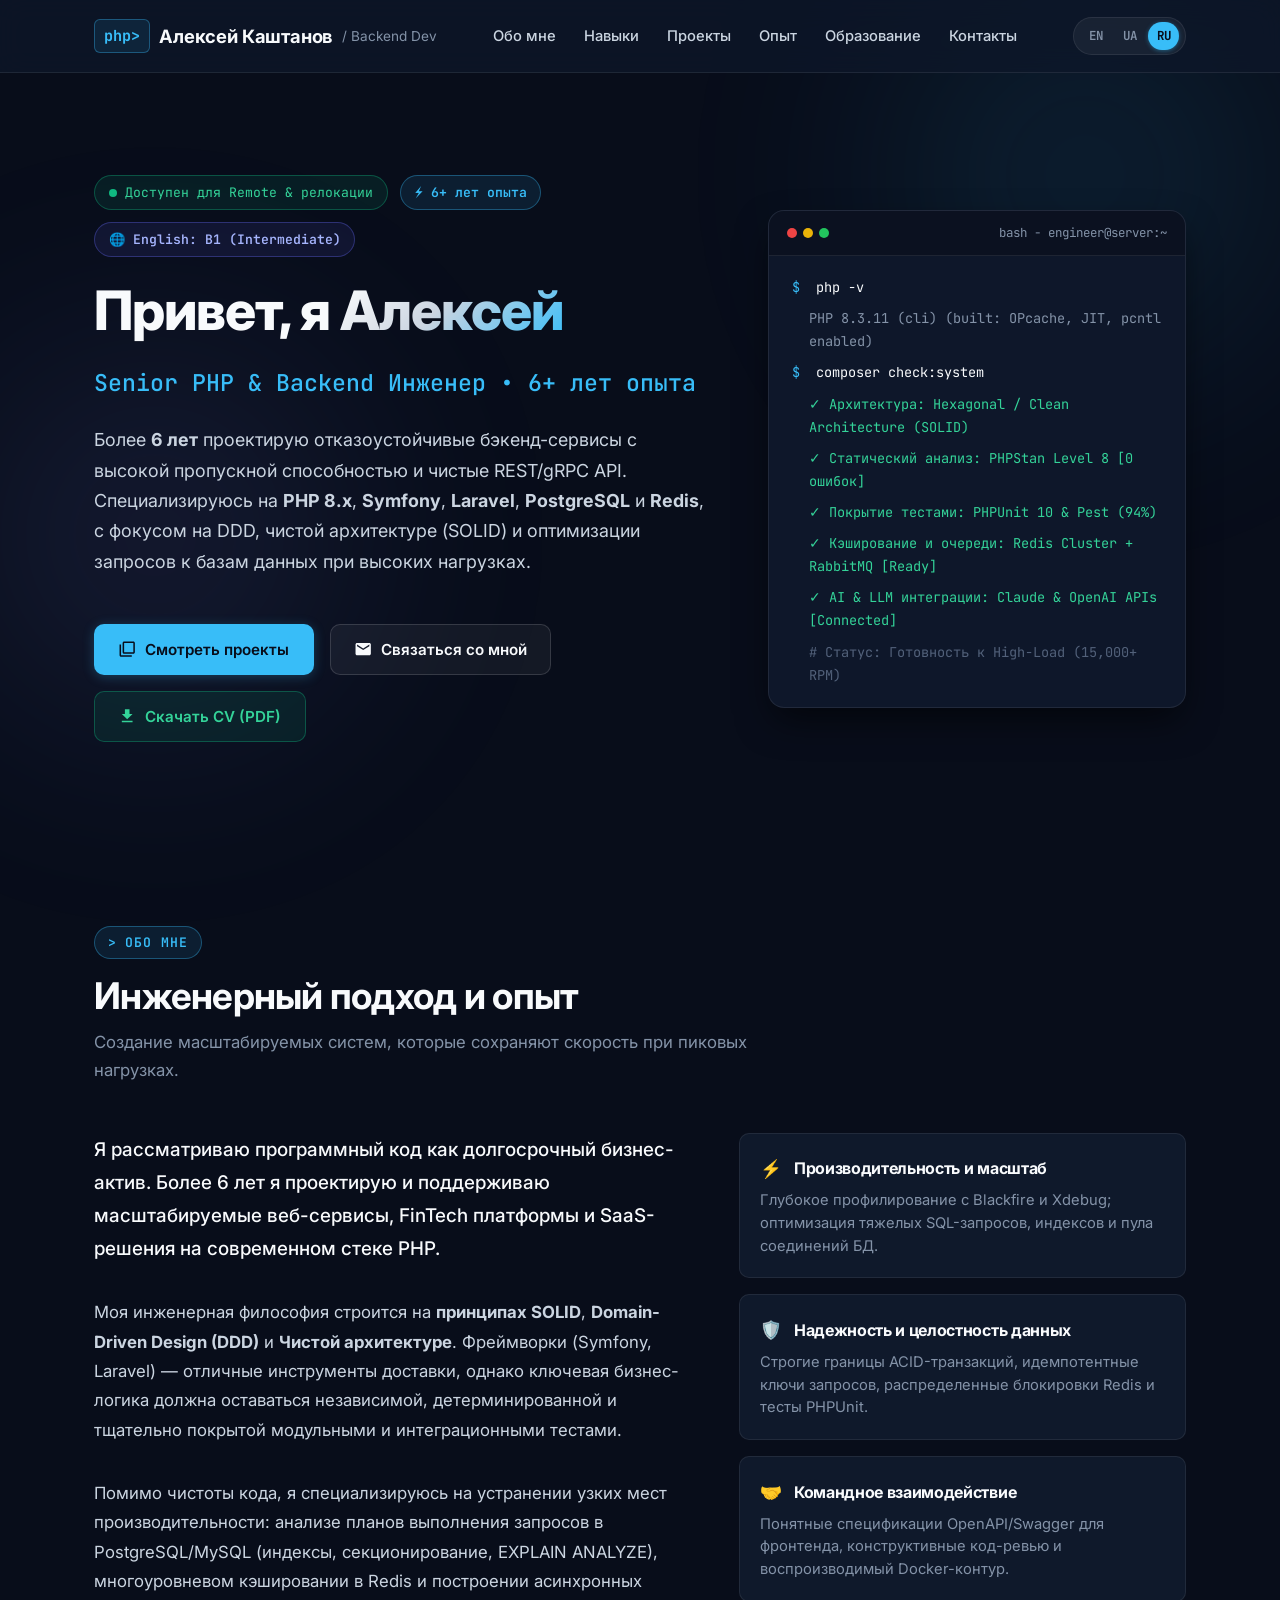
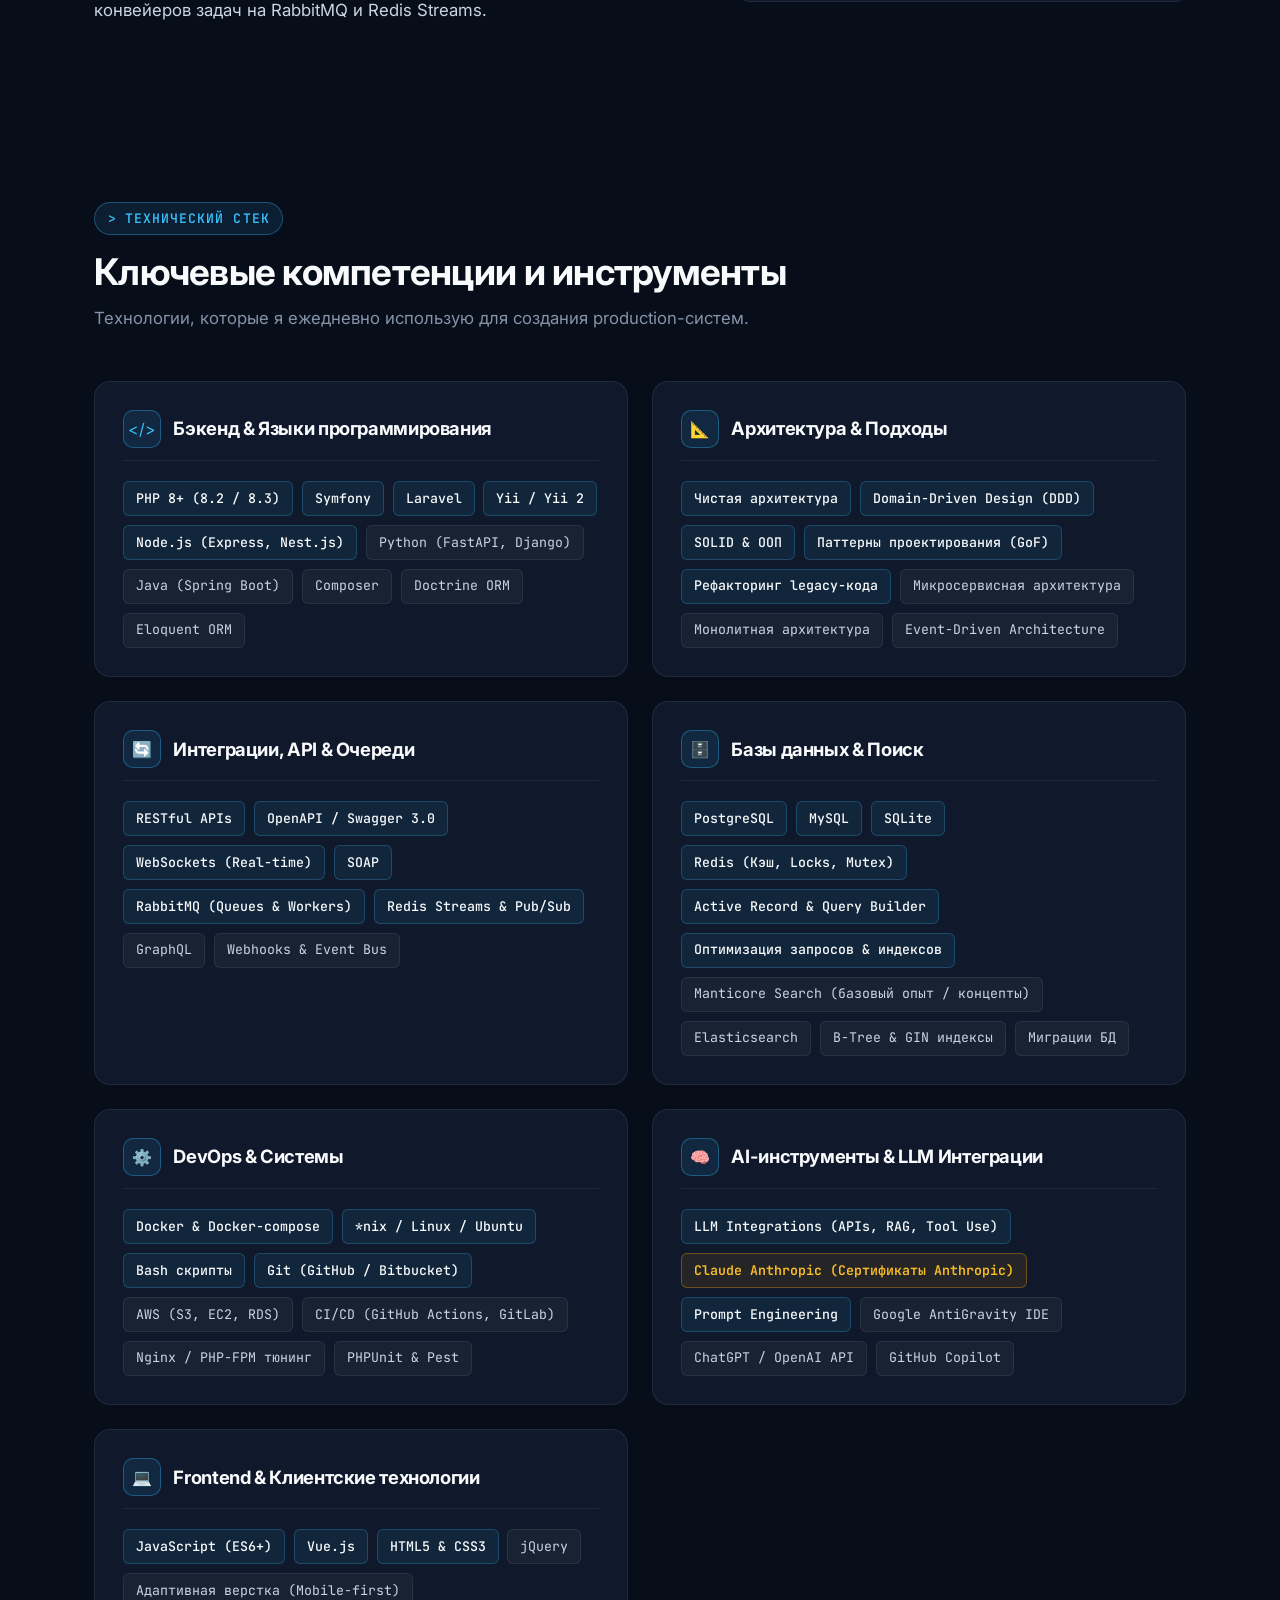
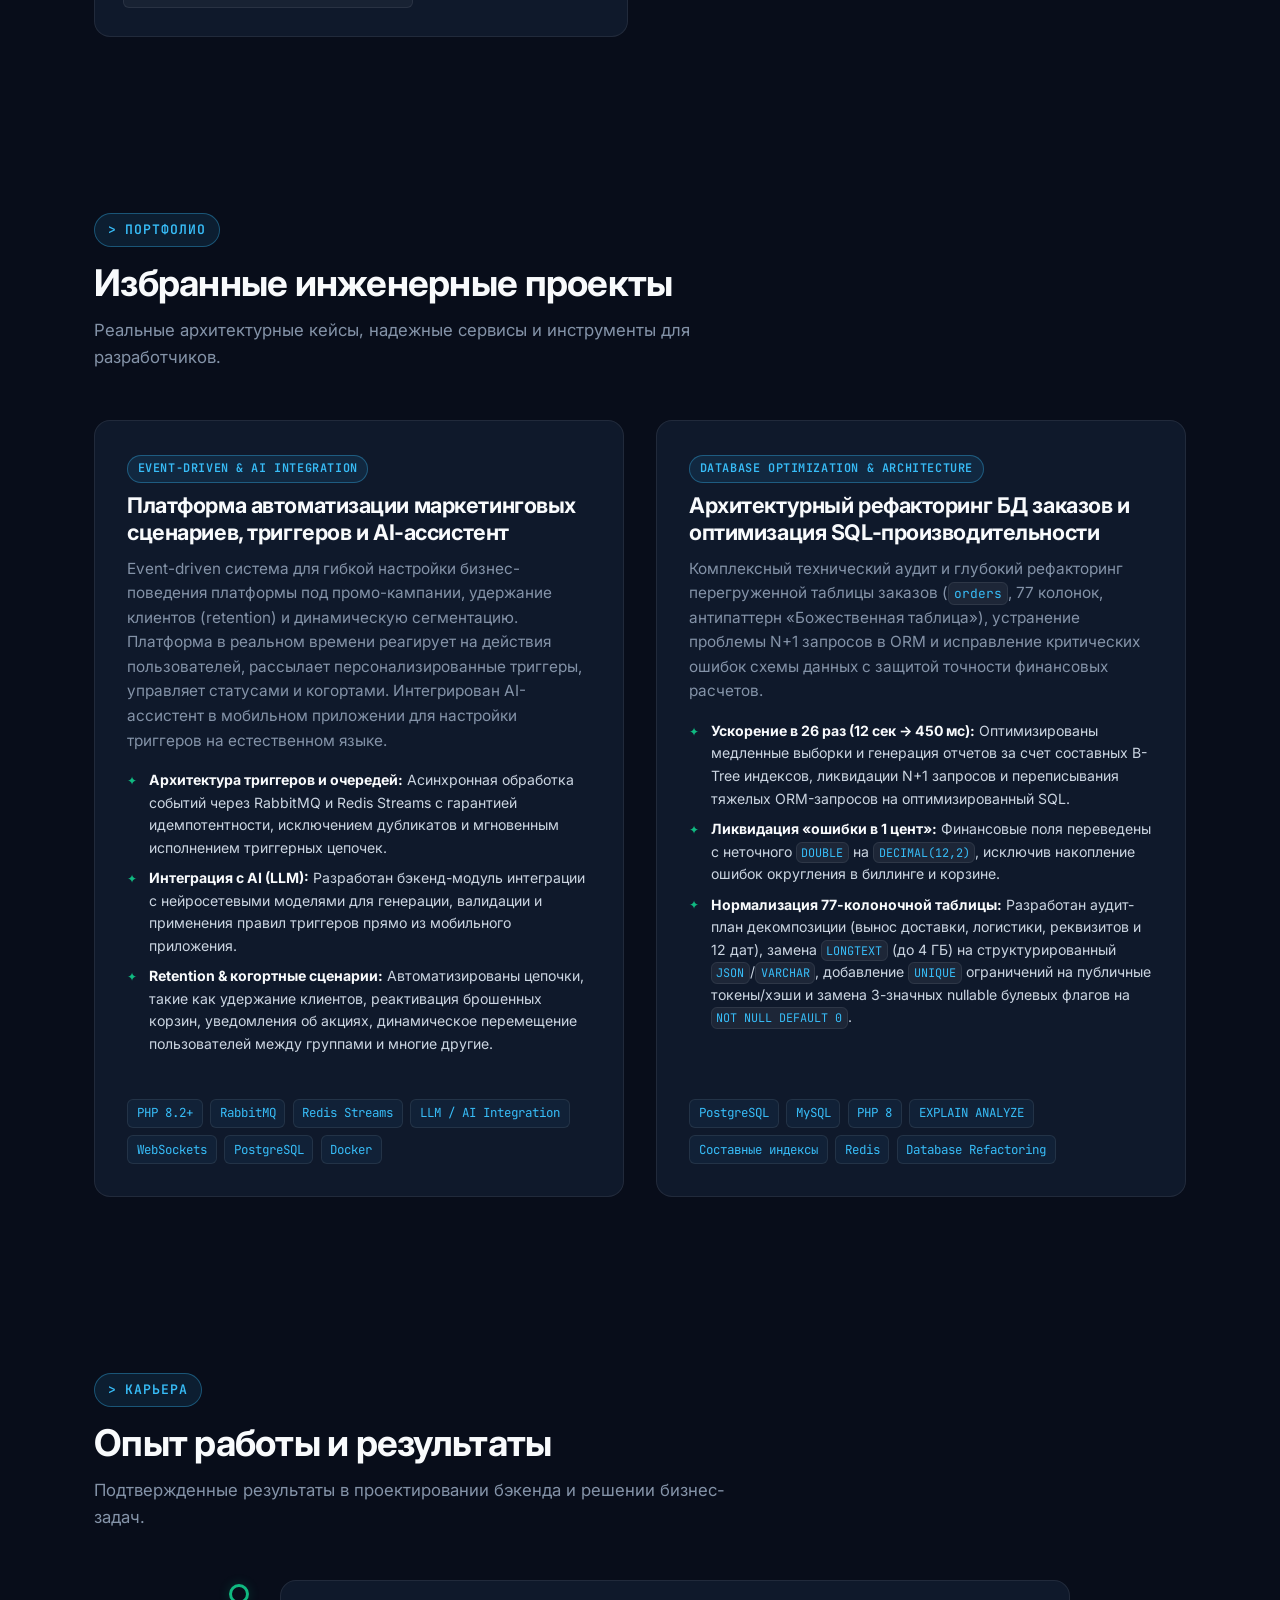
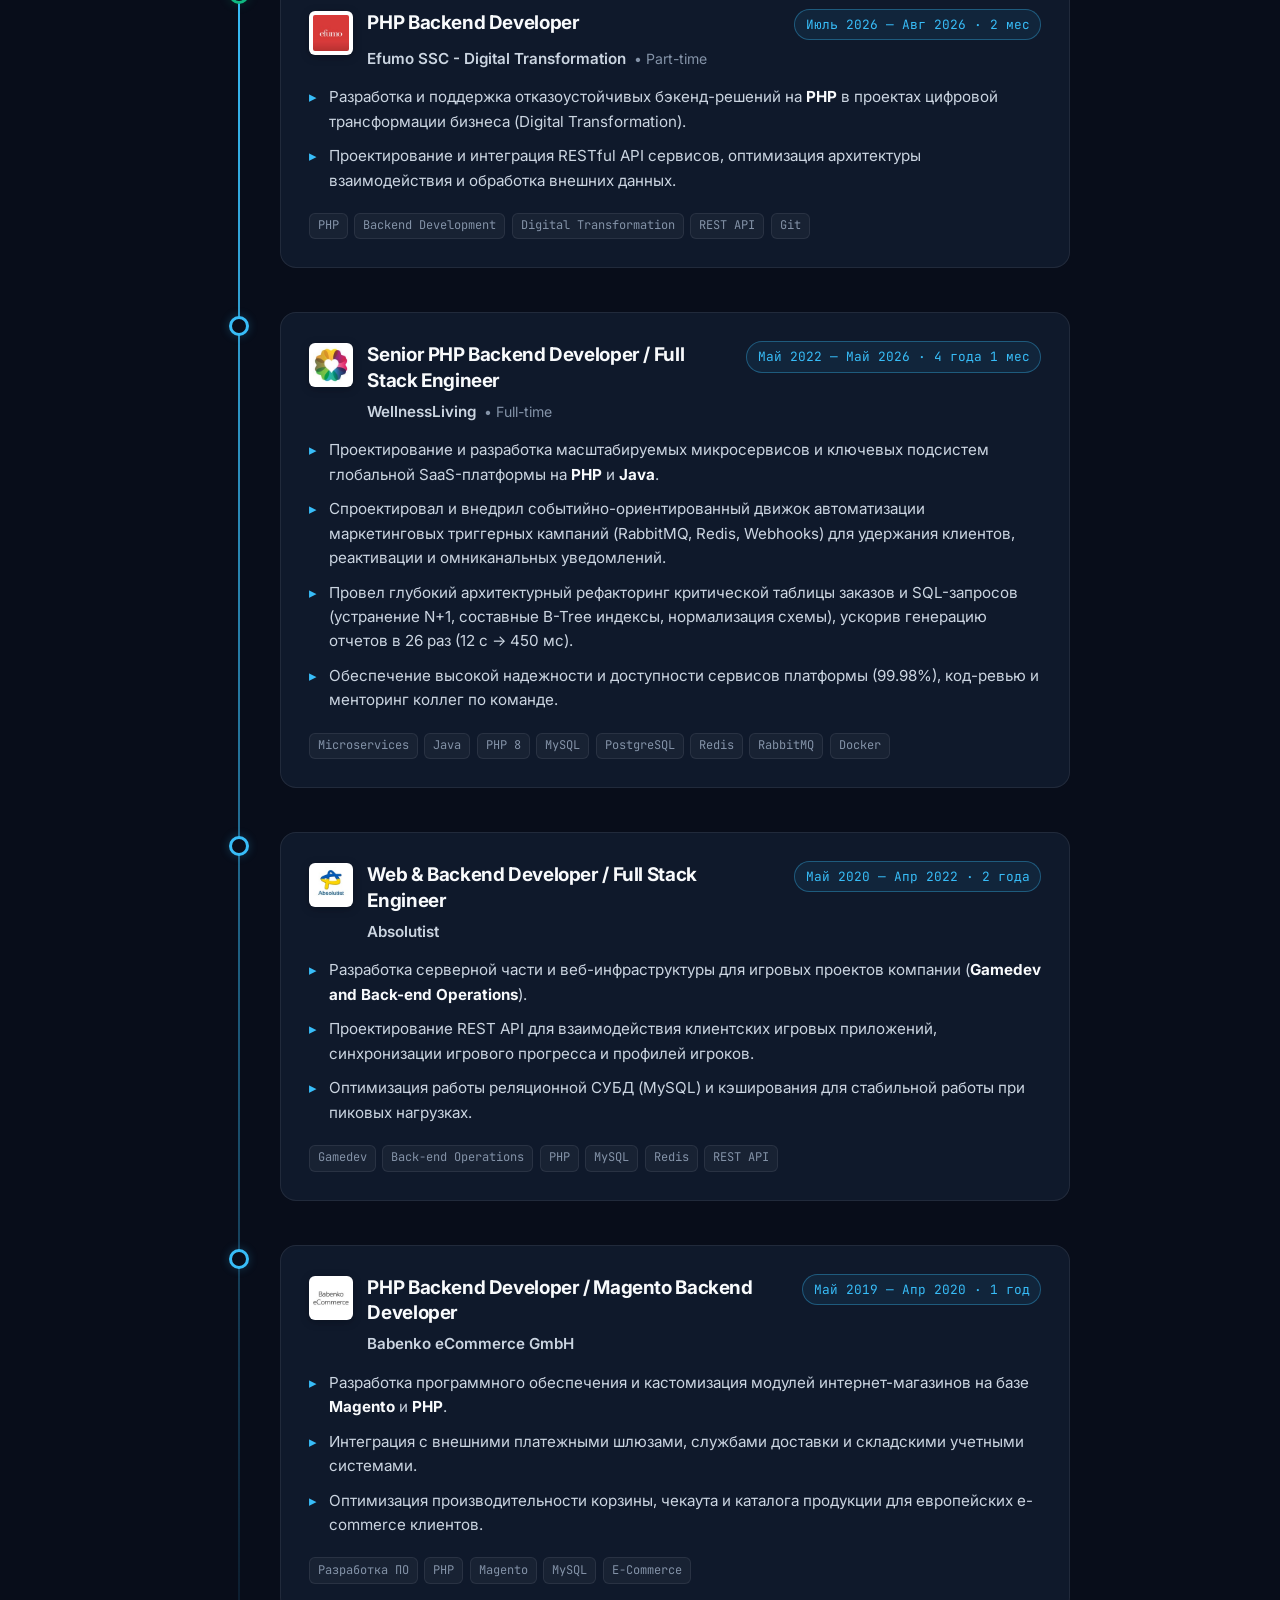
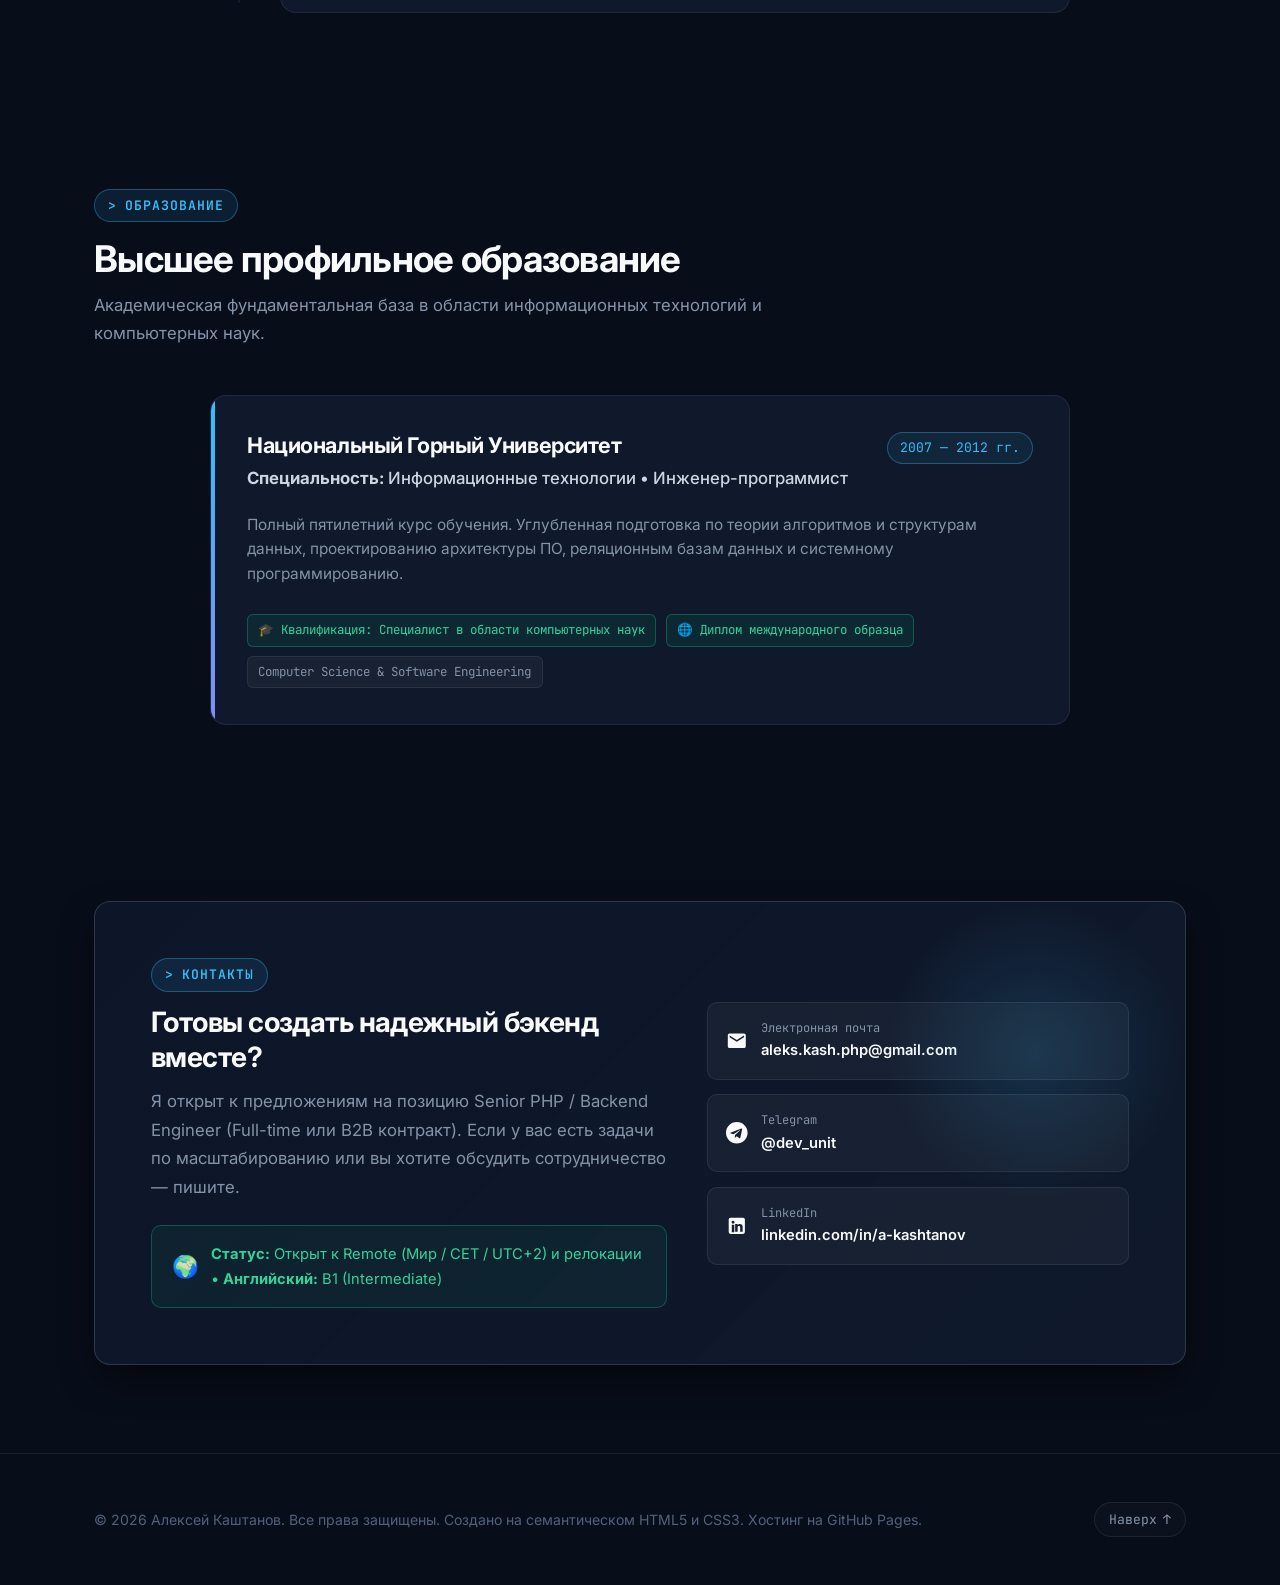
==== commit 8498c4c5: "feat: add Yii / Yii 2, Active Record, and Query Builder to skills and regenerate 1-page CV PDFs" ====
--- a/ru/index.html
+++ b/ru/index.html
@@ -320,6 +320,7 @@
               <li class="skill-tag priority">MySQL</li>
               <li class="skill-tag priority">SQLite</li>
               <li class="skill-tag priority">Redis (Кэш, Locks, Mutex)</li>
+              <li class="skill-tag priority">Active Record &amp; Query Builder</li>
               <li class="skill-tag priority">Оптимизация запросов &amp; индексов</li>
               <li class="skill-tag">Manticore Search (базовый опыт / концепты)</li>
               <li class="skill-tag">Elasticsearch</li>
